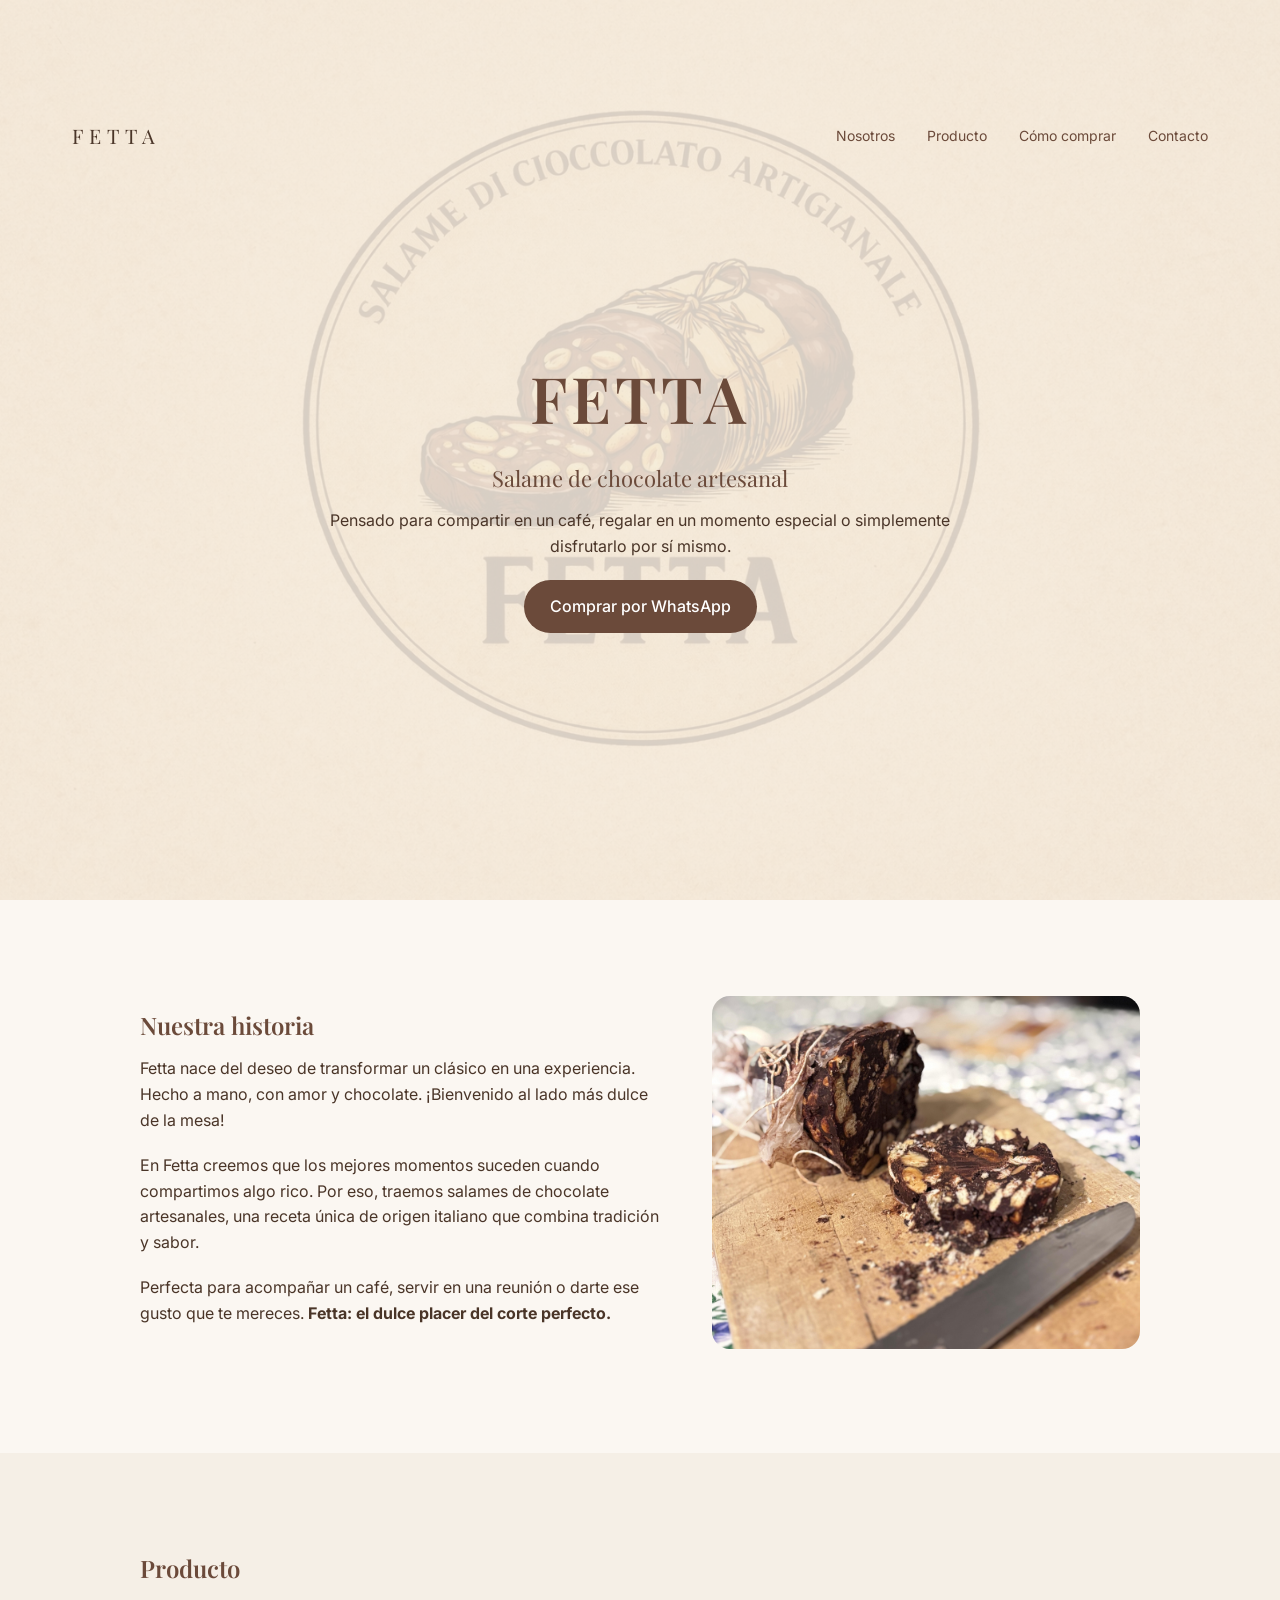
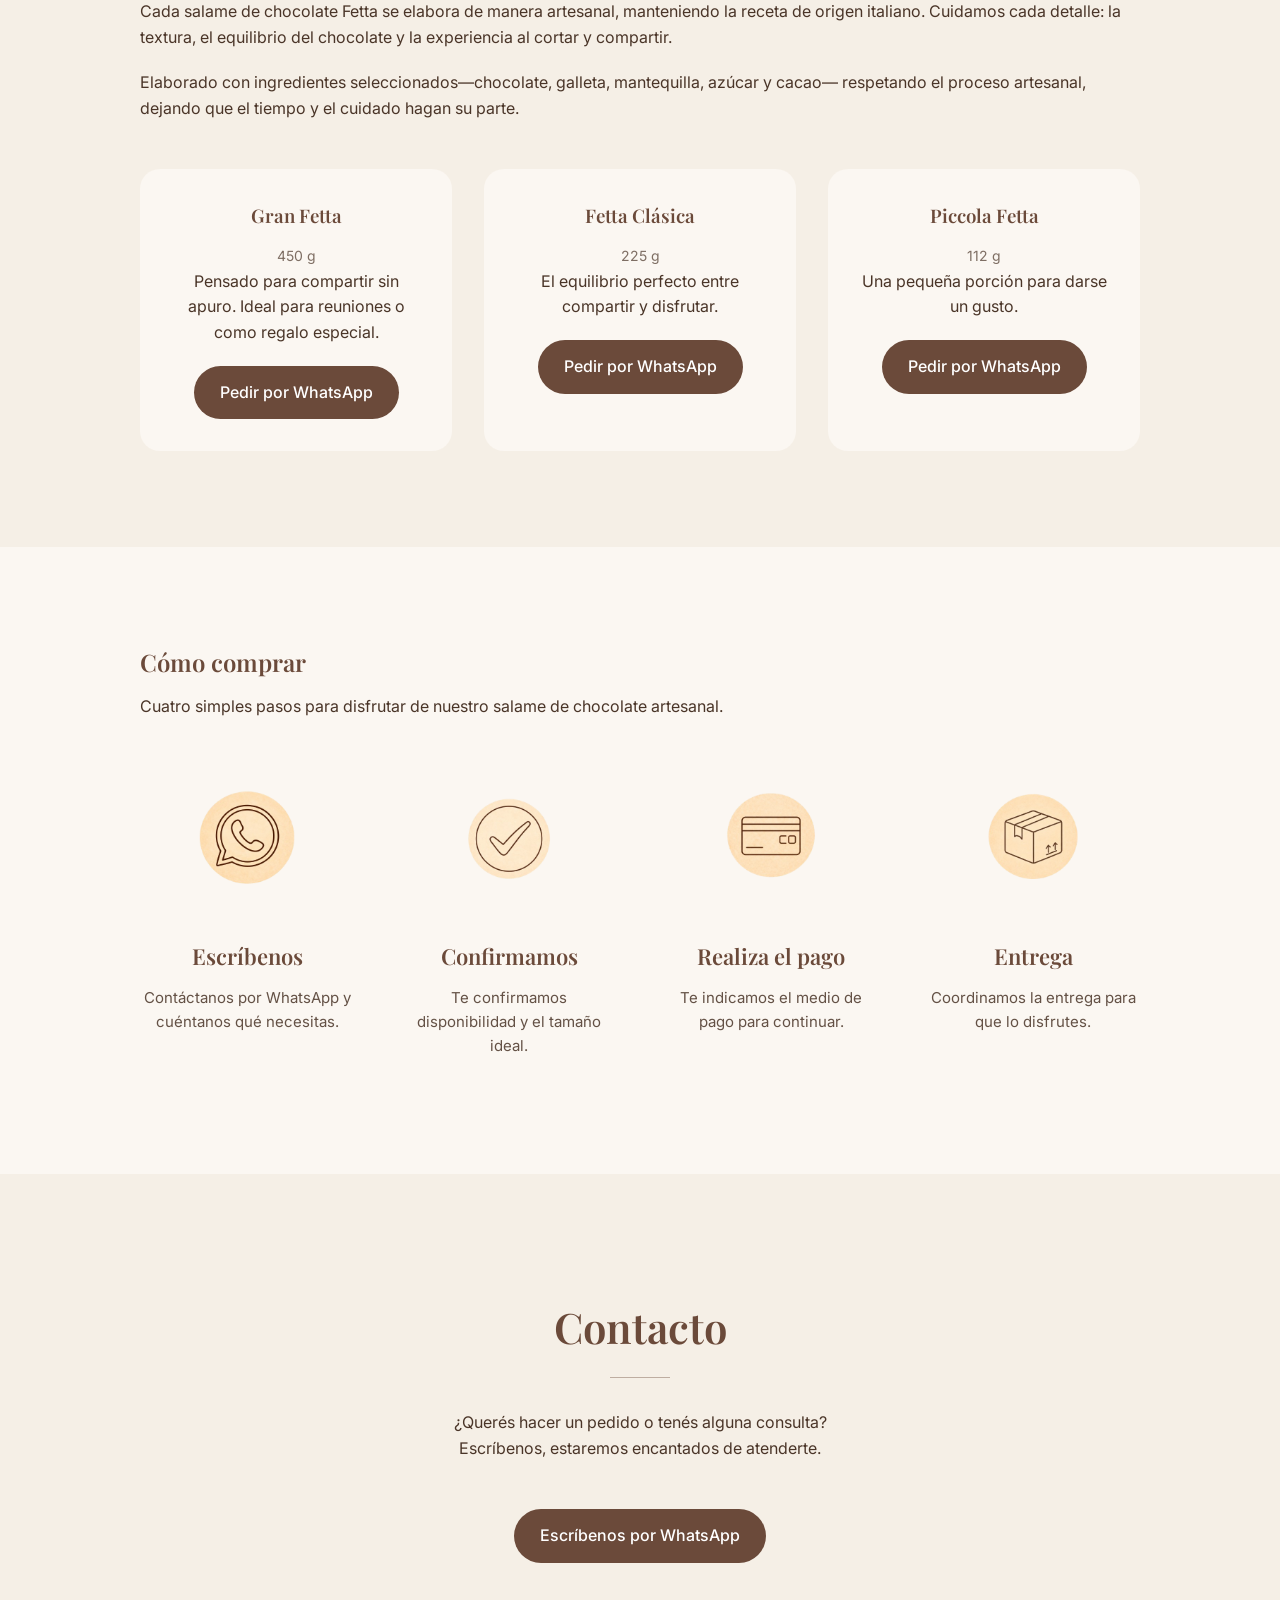
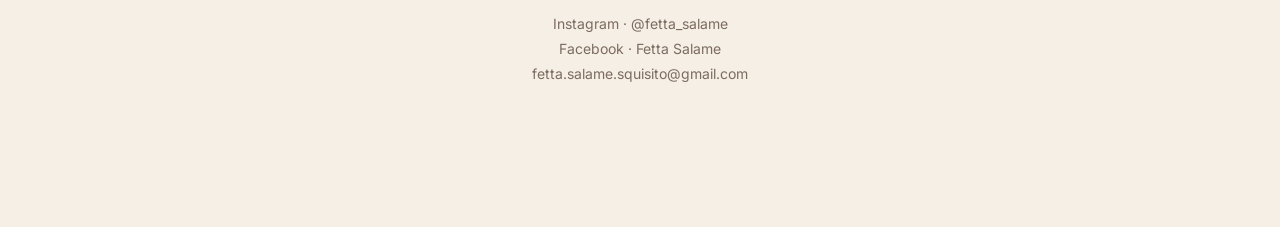
==== index.html @ 309d74e0 "Update index.html" ====
<!doctype html>
<html lang="es">
<head>
  <meta charset="UTF-8" />
  <title>FETTA · Salame de chocolate artesanal</title>

  <!-- SEO BÁSICO -->
  <meta name="description" content="FETTA elabora salames de chocolate artesanales. Pensados para compartir, regalar o disfrutar con un café. Pedido directo por WhatsApp." />
  <meta name="keywords" content="salame de chocolate, chocolate artesanal, fetta, regalos gourmet, café, chocolate italiano" />
  <meta name="author" content="FETTA" />
  <meta name="viewport" content="width=device-width, initial-scale=1.0" />

  <!-- Open Graph -->
  <meta property="og:title" content="FETTA · Salame de chocolate artesanal" />
  <meta property="og:description" content="El dulce placer del corte perfecto. Pedidos por WhatsApp." />
  <meta property="og:type" content="website" /></title>

  <!-- Tipografías -->
  <link href="https://fonts.googleapis.com/css2?family=Playfair+Display:wght@400;600;700&family=Inter:wght@300;400;500&display=swap" rel="stylesheet">

  <style>
    :root{
      --beige:#f5efe6;
      --crema:#fbf7f2;
      --marron:#6b4a3a;
      --marron-oscuro:#4a3528;
    }

    *{box-sizing:border-box}
    body{
      margin:0;
      font-family:Inter, sans-serif;
      color:var(--marron-oscuro);
      background:var(--crema);
      line-height:1.6;
    }

    h1,h2,h3{
      font-family:"Playfair Display", serif;
      font-weight:600;
      margin:0 0 12px;
      color:var(--marron);
    }

    p{margin:0 0 20px}

    a{text-decoration:none;color:inherit}

    .btn{
      display:inline-flex;
      align-items:center;
      justify-content:center;
      padding:14px 26px;
      border-radius:999px;
      background:var(--marron);
      color:#fff;
      font-weight:500;
    }

    /* ---------- HERO ---------- */
    .hero{
      position:relative;
      min-height:100vh;
      background:url("assets/hero.jpg") center/cover no-repeat;
      display:flex;
      flex-direction:column;
    }

    .hero::before{
      content:"";
      position:absolute;
      inset:0;
      background:rgba(245,239,230,.85);
    }

    .hero-header{
      position:relative;
      z-index:2;
      display:flex;
      justify-content:space-between;
      align-items:center;
      padding:24px 48px;
    }

    .logo{
      font-family:"Playfair Display";
      letter-spacing:6px;
      font-size:20px;
    }

    .hero-header nav a{
      margin-left:28px;
      font-size:14px;
      color:var(--marron);
    }

    .hero-content{
      position:relative;
      z-index:2;
      margin:auto;
      text-align:center;
      max-width:720px;
      padding:0 24px;
    }

    .hero-content h1{
      font-size:64px;
      letter-spacing:4px;
    }

    .hero-content h2{
      font-size:22px;
      font-weight:400;
    }

    /* ---------- SECCIONES ---------- */
    section{
      padding:96px 24px;
    }

    .container{
      max-width:1000px;
      margin:auto;
    }

    .bg-crema{background:var(--crema)}
    .bg-beige{background:var(--beige)}
   
    .grid img {
      width: 100%;
      border-radius: 16px;
    }

    /* ---------- PRODUCTOS ---------- */
    .productos{
      display:grid;
      grid-template-columns:repeat(auto-fit,minmax(260px,1fr));
      gap:32px;
      margin-top:48px;
    }

    .card{
      background:var(--crema);
      padding:32px;
      border-radius:20px;
      text-align:center;
    }

    .card span{
      font-size:14px;
      opacity:.7;
    }
    /* ---------- COMO COMPRAR ---------- */
      .como-comprar {
        text-align: center;
      }
      
        .como-comprar .intro {
        max-width: 520px;
        margin: 0 auto 64px;
        opacity: 0.85;
        }
      
        .pasos {
        display: grid;
        grid-template-columns: repeat(4, 1fr);
        gap: 48px;
        margin-top: 64px;
        text-align: center;
        }
      
        .paso img {
        width: 120px;         
        height: 120px;
        object-fit: contain;
        margin-bottom: 28px;

  
        transform: scale(1.8);
        }  
      
      .paso h3 {
        font-size: 22px;
        margin-bottom: 12px;
      }
      
      .paso p {
        font-size: 15px;
        opacity: 0.85;
      }
    /* ---------- RESPONSIVE PASOS ---------- */
@media (max-width: 900px) {
  .pasos {
    grid-template-columns: repeat(2, 1fr);
    gap: 48px;
  }

  .paso img {
    width: 100px;
    height: 100px;
    transform: scale(1.3);
  }
}

@media (max-width: 480px) {
  .pasos {
    grid-template-columns: 1fr;
    gap: 56px;
  }

  .paso img {
    width: 96px;
    height: 96px;
    transform: scale(1.5);
  }
}
        
    /* ---------- CONTACTO ---------- */
.contacto {
  background: var(--beige);
  padding: 120px 24px;
  text-align: center;
}

.contacto h2 {
  font-size: 42px;
  margin-bottom: 16px;
}

.divider {
  display: block;
  width: 60px;
  height: 1px;
  background: var(--marron);
  margin: 0 auto 32px;
  opacity: 0.4;
}

.contacto-texto {
  max-width: 520px;
  margin: 0 auto 48px;
  font-size: 16px;
  color: var(--marron-oscuro);
}

.contacto-info {
  margin-top: 48px;
  font-size: 14px;
  opacity: 0.7;
  line-height: 1.8;
}

/* Estilos para los enlaces de contacto */
.contacto-info a {
  transition: all 0.3s ease;
}

.contacto-info a:hover {
  opacity: 1;
  text-decoration: underline;
  color: var(--marron);
}

/* Mobile */
@media (max-width: 768px) {
  .contacto {
    padding: 80px 24px;
  }

  .contacto h2 {
    font-size: 32px;
  }
}

/* ---------- RESPONSIVE CONTACTO ---------- */
@media (max-width: 480px) {
  .contacto h2 {
    font-size: 36px;
  }

  .contacto-texto {
    font-size: 16px;
  }

  .contacto-links {
    flex-direction: column;
    gap: 12px;
  }

  .separator {
    display: none;
  }
}

    /* ---------- RESPONSIVE ---------- */
    @media(max-width:768px){
      .hero-header nav{display:none}
      .hero-content h1{font-size:44px}
    }
    .historia-grid{
    display:grid;
    grid-template-columns: 1.1fr 0.9fr;
    gap:48px;
    align-items:center;
    }

    .historia-imagen img{
      width:100%;
      height:auto;
      border-radius:18px;
      object-fit:cover;
    }
    @media(max-width:768px){
  .historia-grid{
    grid-template-columns: 1fr;
    gap:32px;
  }

  .historia-imagen img{
    width:100%;
    max-width:100%;
    border-radius:20px;
  }
}
  </style>
</head>

<body>

  <!-- HERO -->
  <section class="hero" id="inicio">
    <header class="hero-header">
      <div class="logo">FETTA</div>
      <nav>
        <a href="#historia">Nosotros</a>
        <a href="#producto">Producto</a>
        <a href="#como-comprar">Cómo comprar</a>
        <a href="#contacto">Contacto</a>
      </nav>
    </header>

    <div class="hero-content">
      <h1>FETTA</h1>
      <h2>Salame de chocolate artesanal</h2>
      <p>Pensado para compartir en un café, regalar en un momento especial o simplemente disfrutarlo por sí mismo.</p>
      <a class="btn" href="https://wa.me/3028428880">Comprar por WhatsApp</a>
    </div>
  </section>

  <!-- HISTORIA -->
  <section class="bg-crema" id="historia">
    <div class="container historia-grid">
    
    <div class="historia-texto">
      <h2>Nuestra historia</h2>

      <p>
        Fetta nace del deseo de transformar un clásico en una experiencia.
        Hecho a mano, con amor y chocolate. ¡Bienvenido al lado más dulce de la mesa!
      </p>

      <p>
        En Fetta creemos que los mejores momentos suceden cuando compartimos algo rico.
        Por eso, traemos salames de chocolate artesanales, una receta única de origen italiano
        que combina tradición y sabor.
      </p>

      <p>
        Perfecta para acompañar un café, servir en una reunión o darte ese gusto que te mereces.
        <strong>Fetta: el dulce placer del corte perfecto.</strong>
      </p>
    </div>

    <div class="historia-imagen">
      <img src="assets/historia.jpg" alt="Salame de chocolate artesanal Fetta">
    </div>
     </div>
  </section>

  <!-- PRODUCTOS -->
  <section class="bg-beige" id="producto">
    <div class="container">
      <h2>Producto</h2>
        <p>
          Cada salame de chocolate Fetta se elabora de manera artesanal,
          manteniendo la receta de origen italiano. Cuidamos cada detalle: 
          la textura, el equilibrio del chocolate y la experiencia al cortar y compartir.
        </p>
        <p>
        Elaborado con ingredientes seleccionados—chocolate, galleta,
        mantequilla, azúcar y cacao— respetando el proceso artesanal,
        dejando que el tiempo y el cuidado hagan su parte.
        </p>

      <div class="productos">
        <div class="card">
          <h3>Gran Fetta</h3>
          <span>450 g</span>
          <p>Pensado para compartir sin apuro. Ideal para reuniones o como regalo especial.</p>
          <a class="btn" href="https://wa.me/3028428880">Pedir por WhatsApp</a>
        </div>

        <div class="card">
          <h3>Fetta Clásica</h3>
          <span>225 g</span>
          <p>El equilibrio perfecto entre compartir y disfrutar.</p>
          <a class="btn" href="https://wa.me/3028428880">Pedir por WhatsApp</a>
        </div>

        <div class="card">
          <h3>Piccola Fetta</h3>
          <span>112 g</span>
          <p>Una pequeña porción para darse un gusto.</p>
          <a class="btn" href="https://wa.me/3028428880">Pedir por WhatsApp</a>
        </div>
      </div>
    </div>
  </section>

  <section class="bg-crema" id="como-comprar">
  <div class="container">
    <h2>Cómo comprar</h2>
    <p>Cuatro simples pasos para disfrutar de nuestro salame de chocolate artesanal.</p>

    <div class="pasos">
      <div class="paso">
        <img src="assets/paso-whatsapp.png" alt="Escríbenos por WhatsApp">
        <h3>Escríbenos</h3>
        <p>Contáctanos por WhatsApp y cuéntanos qué necesitas.</p>
      </div>

      <div class="paso">
        <img src="assets/paso-confirmar.png" alt="Confirmamos disponibilidad">
        <h3>Confirmamos</h3>
        <p>Te confirmamos disponibilidad y el tamaño ideal.</p>
      </div>

      <div class="paso">
        <img src="assets/paso-pago.png" alt="Realiza el pago">
        <h3>Realiza el pago</h3>
        <p>Te indicamos el medio de pago para continuar.</p>
      </div>

      <div class="paso">
        <img src="assets/paso-entrega.png" alt="Entrega">
        <h3>Entrega</h3>
        <p>Coordinamos la entrega para que lo disfrutes.</p>
      </div>
    </div>
  </div>
</section>

  <!-- CONTACTO -->
  <section class="contacto" id="contacto">
  <div class="container">
    <h2>Contacto</h2>
    <span class="divider"></span>

    <p class="contacto-texto">
      ¿Querés hacer un pedido o tenés alguna consulta?
      <br>
      Escríbenos, estaremos encantados de atenderte.
    </p>

    <a class="btn" href="https://wa.me/3028428880" target="_blank">
      Escríbenos por WhatsApp
    </a>

    <p class="contacto-info">
      <a href="https://instagram.com/fetta_salame" target="_blank">Instagram · @fetta_salame</a> <br>
      <a href="https://facebook.com/FettaSalame" target="_blank">Facebook · Fetta Salame</a> <br>
      <a href="mailto:fetta.salame.squisito@gmail.com">fetta.salame.squisito@gmail.com</a>
    </p>
  </div>
</section>
</body>
</html>
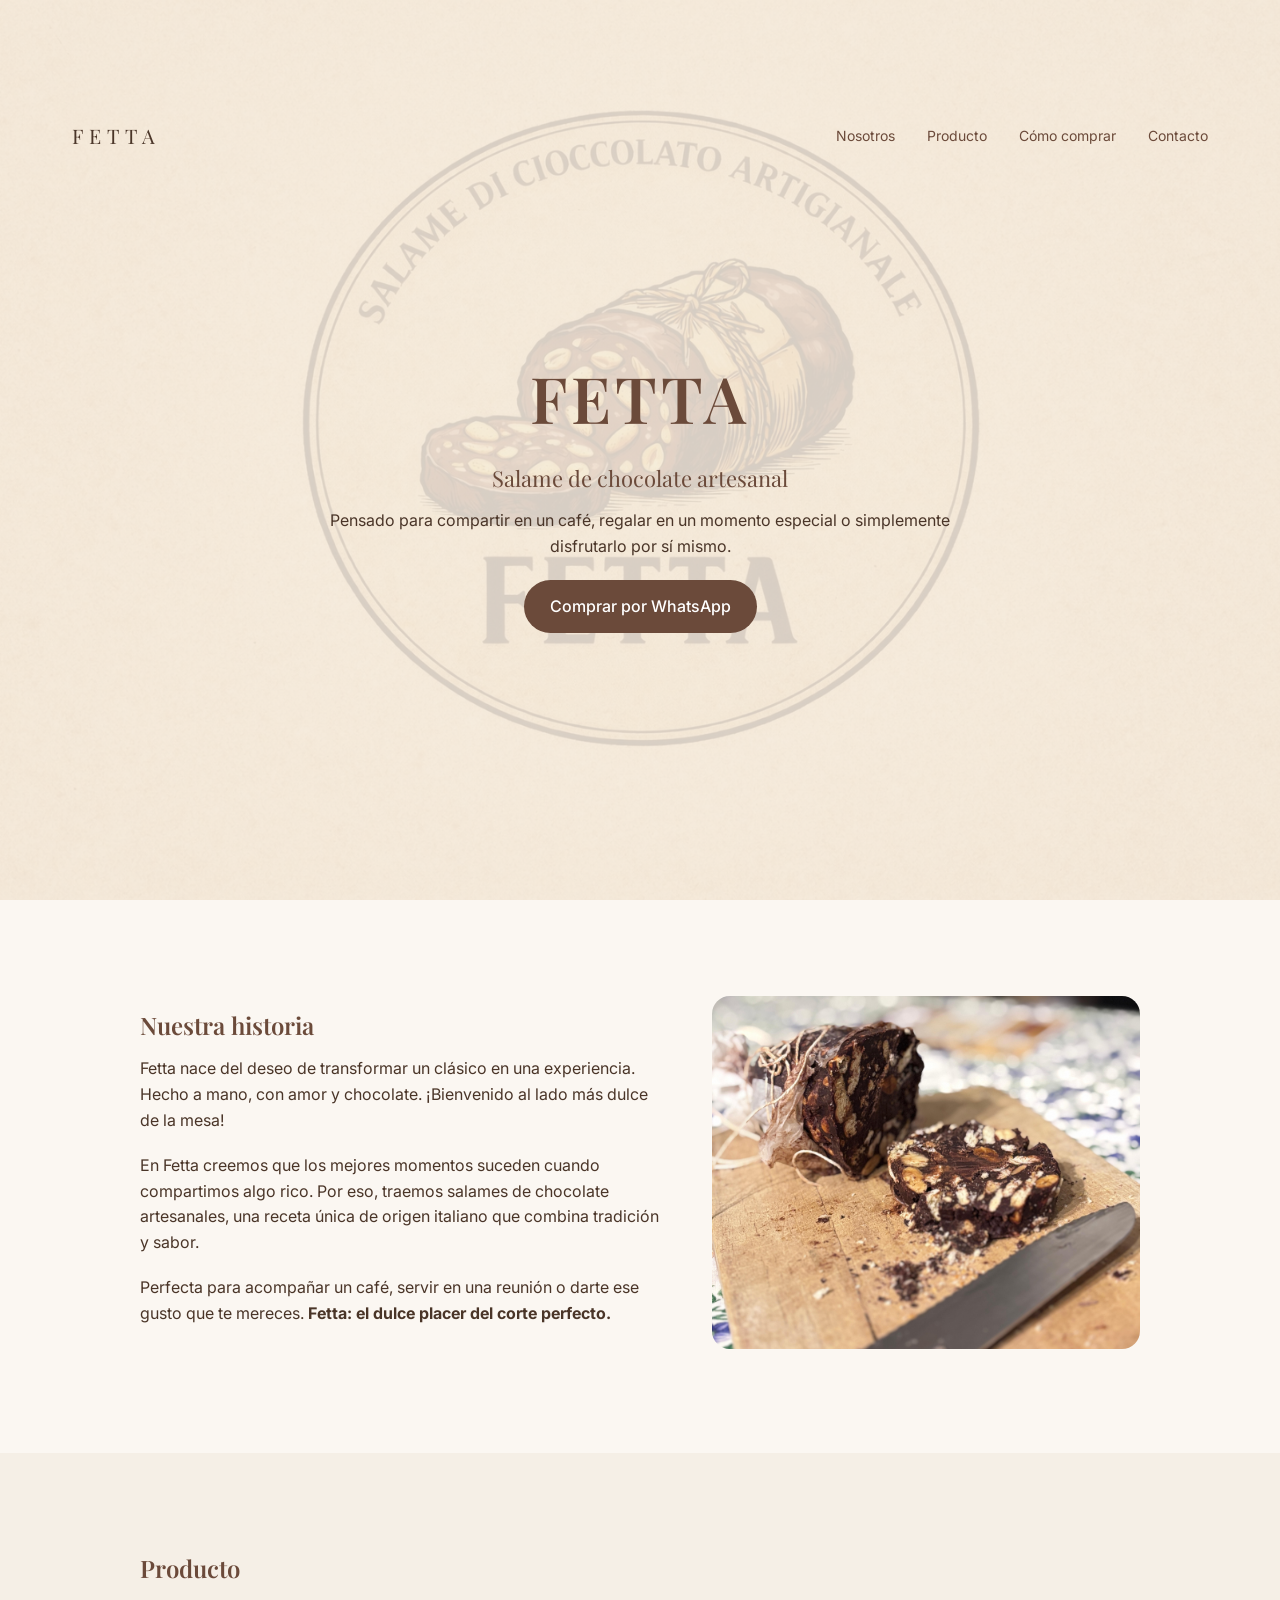
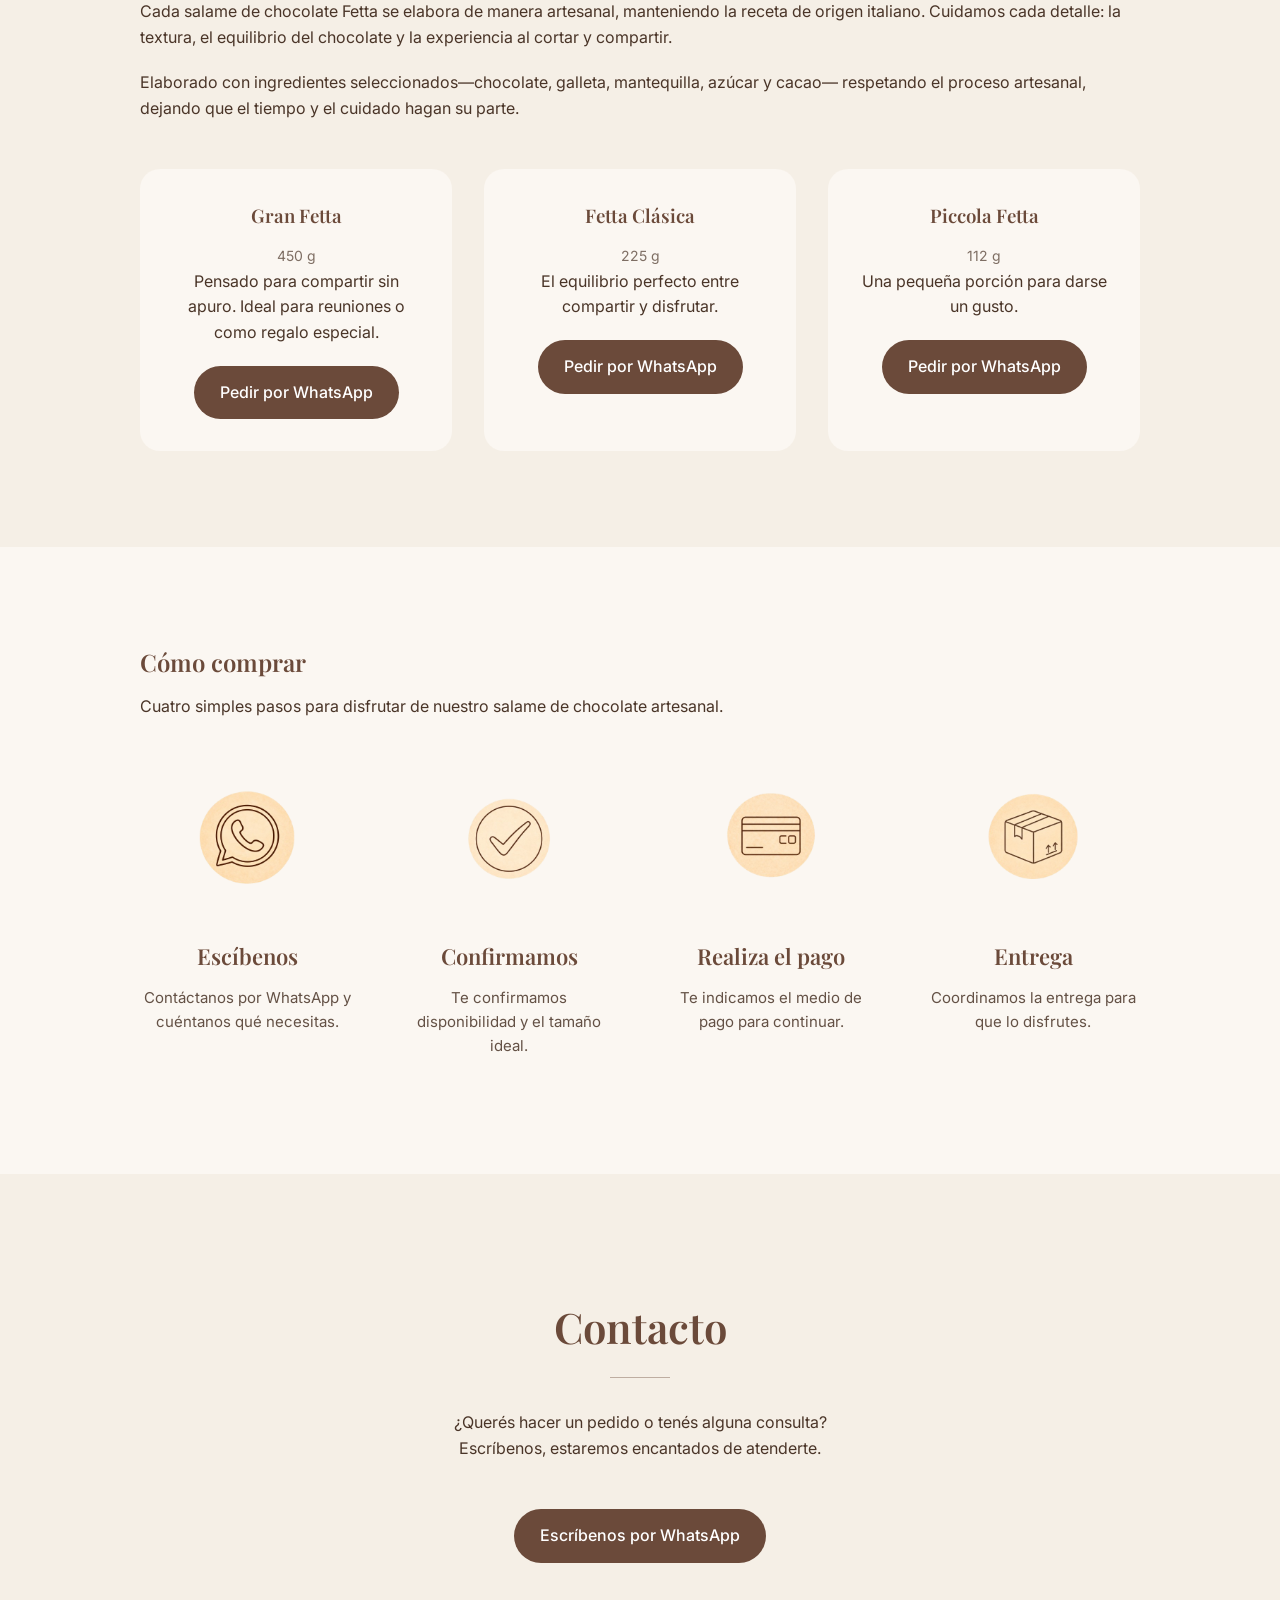
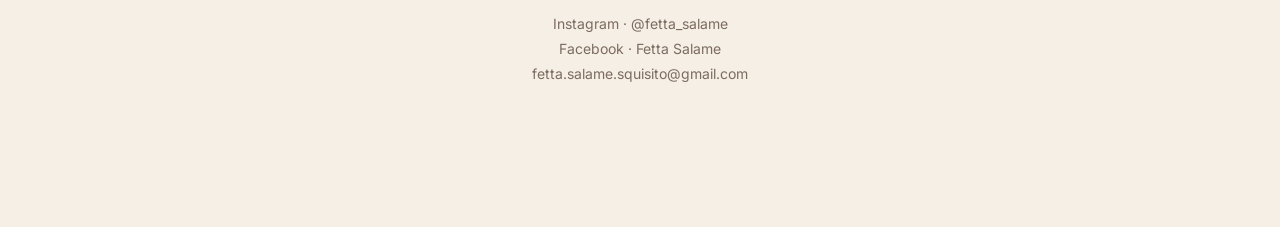
==== commit 8724dbfa: "Update index.html" ====
--- a/index.html
+++ b/index.html
@@ -55,6 +55,12 @@
       background:var(--marron);
       color:#fff;
       font-weight:500;
+      transition:all 0.3s ease;
+    }
+
+    .btn:hover{
+      background:var(--marron-oscuro);
+      transform:translateY(-2px);
     }
 
     /* ---------- HERO ---------- */
@@ -150,158 +156,174 @@
       font-size:14px;
       opacity:.7;
     }
+    
     /* ---------- COMO COMPRAR ---------- */
-      .como-comprar {
-        text-align: center;
-      }
-      
-        .como-comprar .intro {
-        max-width: 520px;
-        margin: 0 auto 64px;
-        opacity: 0.85;
-        }
-      
-        .pasos {
-        display: grid;
-        grid-template-columns: repeat(4, 1fr);
+    .como-comprar {
+      text-align: center;
+    }
+      
+    .como-comprar .intro {
+      max-width: 520px;
+      margin: 0 auto 64px;
+      opacity: 0.85;
+    }
+      
+    .pasos {
+      display: grid;
+      grid-template-columns: repeat(4, 1fr);
+      gap: 48px;
+      margin-top: 64px;
+      text-align: center;
+    }
+      
+    .paso img {
+      width: 120px;         
+      height: 120px;
+      object-fit: contain;
+      margin-bottom: 28px;
+      transform: scale(1.8);
+      transition: all 0.3s ease;
+      cursor: pointer;
+    }  
+    
+    /* Estilo especial para el icono de WhatsApp (primer paso) */
+    .paso:first-child img:hover {
+      transform: scale(2) rotate(5deg);
+    }
+      
+    .paso h3 {
+      font-size: 22px;
+      margin-bottom: 12px;
+    }
+      
+    .paso p {
+      font-size: 15px;
+      opacity: 0.85;
+    }
+    
+    /* ---------- RESPONSIVE PASOS ---------- */
+    @media (max-width: 900px) {
+      .pasos {
+        grid-template-columns: repeat(2, 1fr);
         gap: 48px;
-        margin-top: 64px;
-        text-align: center;
-        }
-      
-        .paso img {
-        width: 120px;         
-        height: 120px;
-        object-fit: contain;
-        margin-bottom: 28px;
-
-  
-        transform: scale(1.8);
-        }  
-      
-      .paso h3 {
-        font-size: 22px;
-        margin-bottom: 12px;
-      }
-      
-      .paso p {
-        font-size: 15px;
-        opacity: 0.85;
-      }
-    /* ---------- RESPONSIVE PASOS ---------- */
-@media (max-width: 900px) {
-  .pasos {
-    grid-template-columns: repeat(2, 1fr);
-    gap: 48px;
-  }
-
-  .paso img {
-    width: 100px;
-    height: 100px;
-    transform: scale(1.3);
-  }
-}
-
-@media (max-width: 480px) {
-  .pasos {
-    grid-template-columns: 1fr;
-    gap: 56px;
-  }
-
-  .paso img {
-    width: 96px;
-    height: 96px;
-    transform: scale(1.5);
-  }
-}
+      }
+
+      .paso img {
+        width: 140px; /* Más grande en tablet */
+        height: 140px; /* Más grande en tablet */
+        transform: scale(2.2); /* Más grande en tablet */
+      }
+      
+      .paso:first-child img:hover {
+        transform: scale(2.4) rotate(5deg); /* Ajuste para hover en tablet */
+      }
+    }
+
+    @media (max-width: 480px) {
+      .pasos {
+        grid-template-columns: 1fr;
+        gap: 56px;
+      }
+
+      .paso img {
+        width: 160px; /* Más grande en móvil */
+        height: 160px; /* Más grande en móvil */
+        transform: scale(2.8); /* Más grande en móvil */
+      }
+      
+      .paso:first-child img:hover {
+        transform: scale(3.0) rotate(5deg); /* Ajuste para hover en móvil */
+      }
+    }
         
     /* ---------- CONTACTO ---------- */
-.contacto {
-  background: var(--beige);
-  padding: 120px 24px;
-  text-align: center;
-}
-
-.contacto h2 {
-  font-size: 42px;
-  margin-bottom: 16px;
-}
-
-.divider {
-  display: block;
-  width: 60px;
-  height: 1px;
-  background: var(--marron);
-  margin: 0 auto 32px;
-  opacity: 0.4;
-}
-
-.contacto-texto {
-  max-width: 520px;
-  margin: 0 auto 48px;
-  font-size: 16px;
-  color: var(--marron-oscuro);
-}
-
-.contacto-info {
-  margin-top: 48px;
-  font-size: 14px;
-  opacity: 0.7;
-  line-height: 1.8;
-}
-
-/* Estilos para los enlaces de contacto */
-.contacto-info a {
-  transition: all 0.3s ease;
-}
-
-.contacto-info a:hover {
-  opacity: 1;
-  text-decoration: underline;
-  color: var(--marron);
-}
-
-/* Mobile */
-@media (max-width: 768px) {
-  .contacto {
-    padding: 80px 24px;
-  }
-
-  .contacto h2 {
-    font-size: 32px;
-  }
-}
-
-/* ---------- RESPONSIVE CONTACTO ---------- */
-@media (max-width: 480px) {
-  .contacto h2 {
-    font-size: 36px;
-  }
-
-  .contacto-texto {
-    font-size: 16px;
-  }
-
-  .contacto-links {
-    flex-direction: column;
-    gap: 12px;
-  }
-
-  .separator {
-    display: none;
-  }
-}
+    .contacto {
+      background: var(--beige);
+      padding: 120px 24px;
+      text-align: center;
+    }
+
+    .contacto h2 {
+      font-size: 42px;
+      margin-bottom: 16px;
+    }
+
+    .divider {
+      display: block;
+      width: 60px;
+      height: 1px;
+      background: var(--marron);
+      margin: 0 auto 32px;
+      opacity: 0.4;
+    }
+
+    .contacto-texto {
+      max-width: 520px;
+      margin: 0 auto 48px;
+      font-size: 16px;
+      color: var(--marron-oscuro);
+    }
+
+    .contacto-info {
+      margin-top: 48px;
+      font-size: 14px;
+      opacity: 0.7;
+      line-height: 1.8;
+    }
+
+    /* Estilos para los enlaces de contacto */
+    .contacto-info a {
+      transition: all 0.3s ease;
+    }
+
+    .contacto-info a:hover {
+      opacity: 1;
+      text-decoration: underline;
+      color: var(--marron);
+    }
+
+    /* Mobile */
+    @media (max-width: 768px) {
+      .contacto {
+        padding: 80px 24px;
+      }
+
+      .contacto h2 {
+        font-size: 32px;
+      }
+    }
+
+    /* ---------- RESPONSIVE CONTACTO ---------- */
+    @media (max-width: 480px) {
+      .contacto h2 {
+        font-size: 36px;
+      }
+
+      .contacto-texto {
+        font-size: 16px;
+      }
+
+      .contacto-links {
+        flex-direction: column;
+        gap: 12px;
+      }
+
+      .separator {
+        display: none;
+      }
+    }
 
     /* ---------- RESPONSIVE ---------- */
     @media(max-width:768px){
       .hero-header nav{display:none}
       .hero-content h1{font-size:44px}
     }
+    
     .historia-grid{
-    display:grid;
-    grid-template-columns: 1.1fr 0.9fr;
-    gap:48px;
-    align-items:center;
+      display:grid;
+      grid-template-columns: 1.1fr 0.9fr;
+      gap:48px;
+      align-items:center;
     }
 
     .historia-imagen img{
@@ -310,18 +332,19 @@
       border-radius:18px;
       object-fit:cover;
     }
+    
     @media(max-width:768px){
-  .historia-grid{
-    grid-template-columns: 1fr;
-    gap:32px;
-  }
-
-  .historia-imagen img{
-    width:100%;
-    max-width:100%;
-    border-radius:20px;
-  }
-}
+      .historia-grid{
+        grid-template-columns: 1fr;
+        gap:32px;
+      }
+
+      .historia-imagen img{
+        width:100%;
+        max-width:100%;
+        border-radius:20px;
+      }
+    }
   </style>
 </head>
 
@@ -420,12 +443,14 @@
   <section class="bg-crema" id="como-comprar">
   <div class="container">
     <h2>Cómo comprar</h2>
-    <p>Cuatro simples pasos para disfrutar de nuestro salame de chocolate artesanal.</p>
+    <p class="intro">Cuatro simples pasos para disfrutar de nuestro salame de chocolate artesanal.</p>
 
     <div class="pasos">
       <div class="paso">
-        <img src="assets/paso-whatsapp.png" alt="Escríbenos por WhatsApp">
-        <h3>Escríbenos</h3>
+        <a href="https://wa.me/3028428880" target="_blank">
+          <img src="assets/paso-whatsapp.png" alt="Escríbenos por WhatsApp">
+        </a>
+        <h3>Escíbenos</h3>
         <p>Contáctanos por WhatsApp y cuéntanos qué necesitas.</p>
       </div>
 
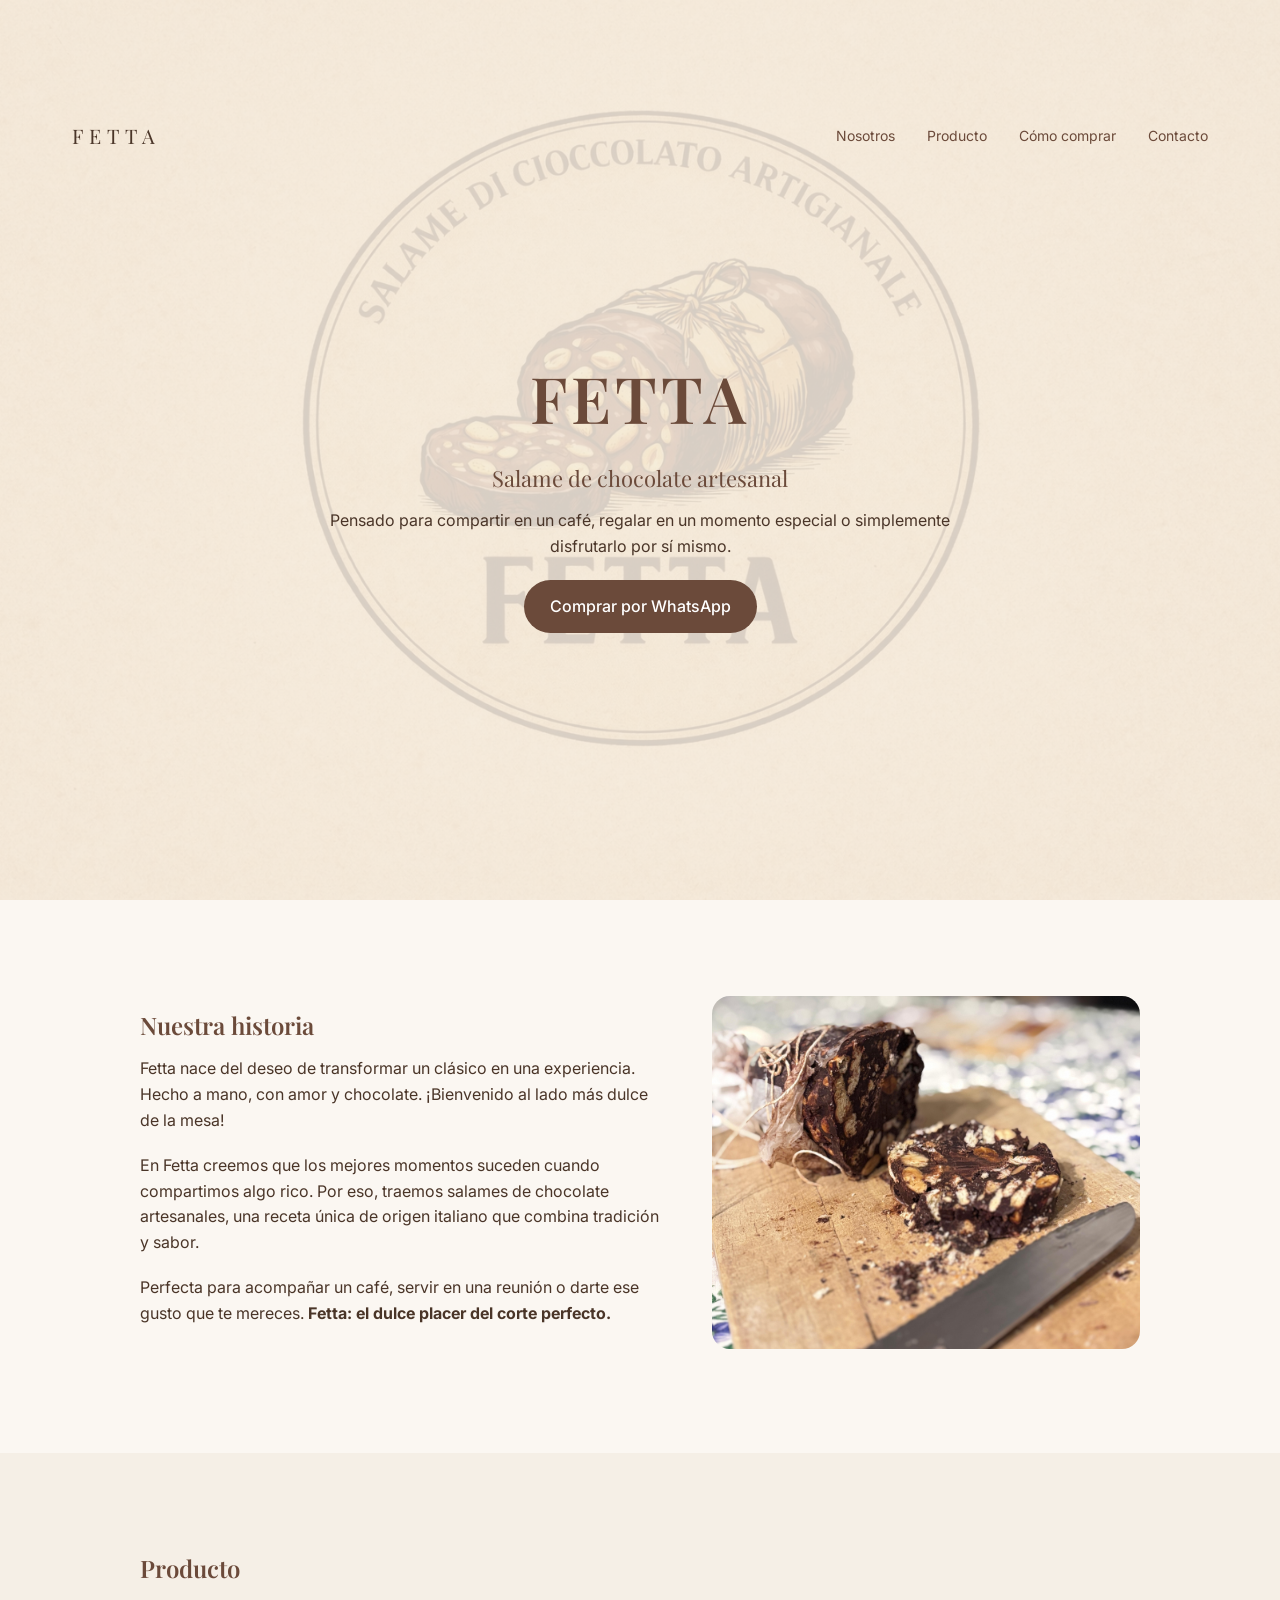
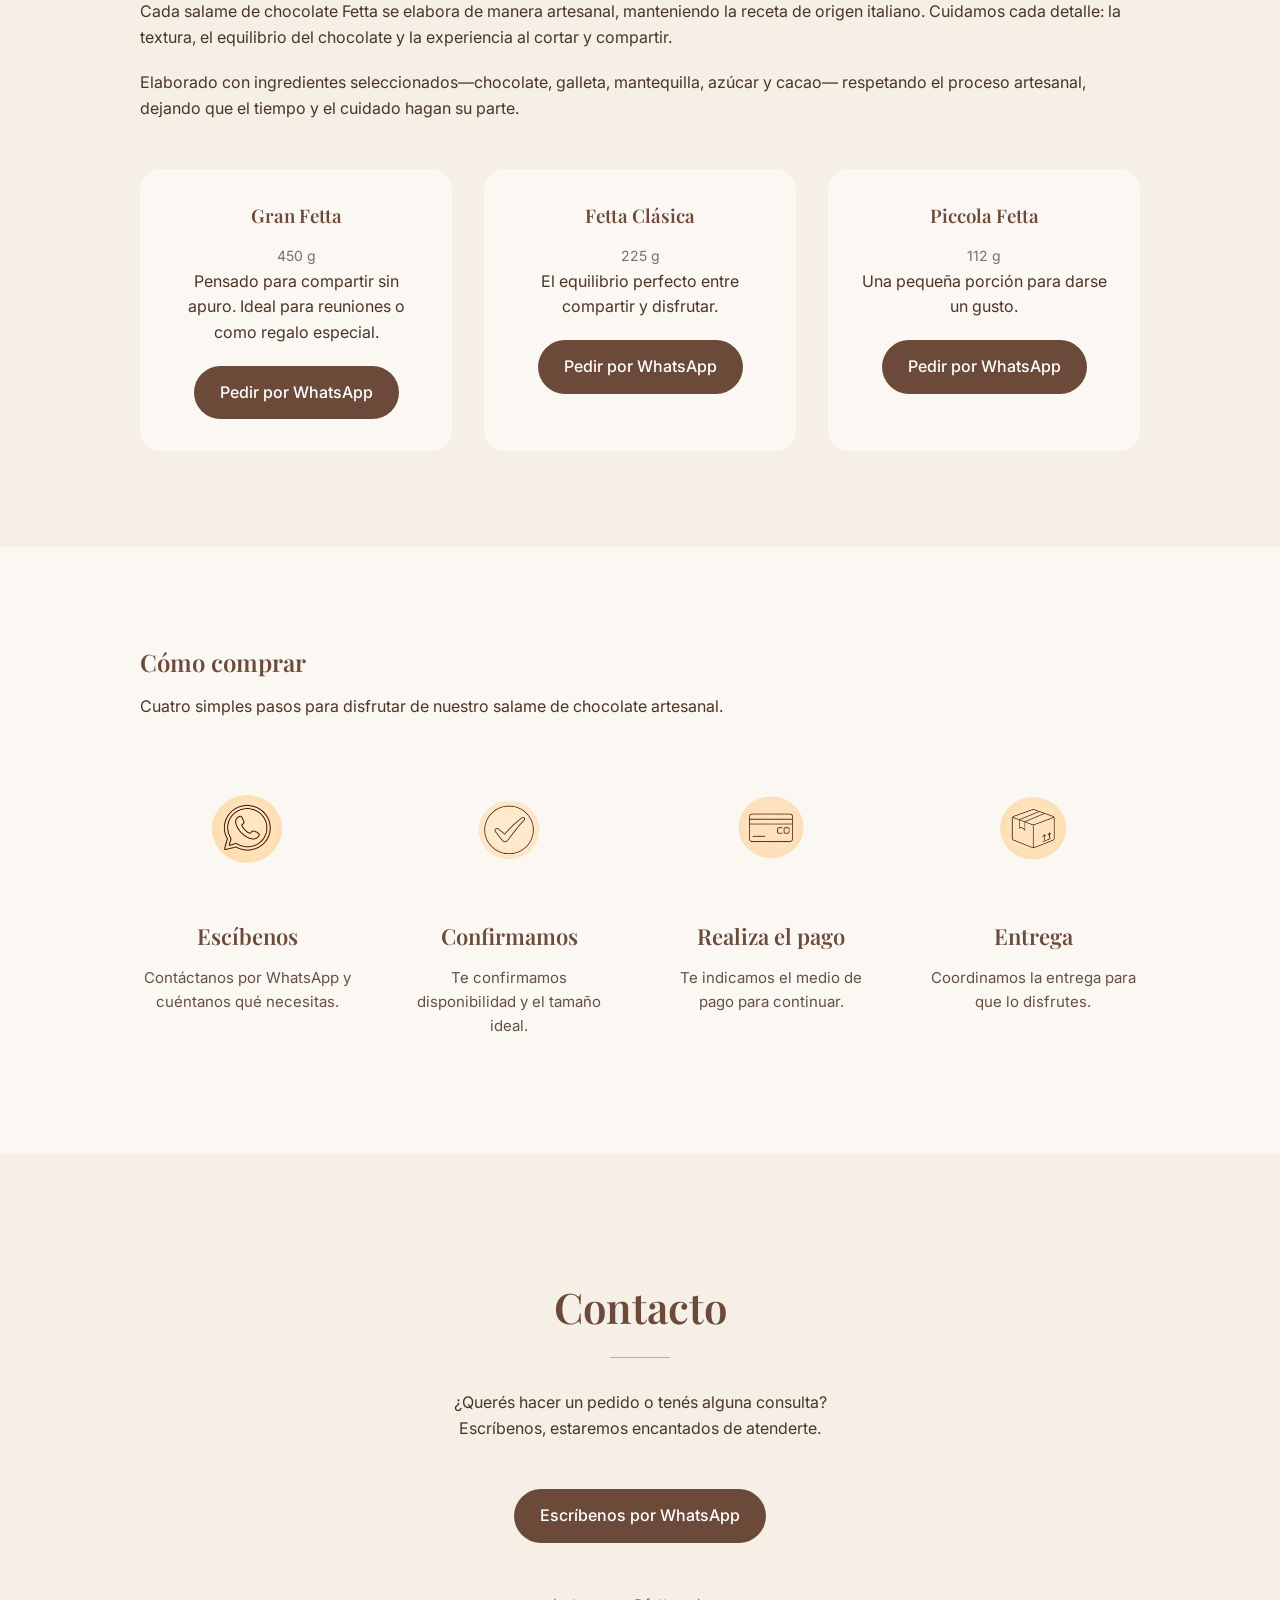
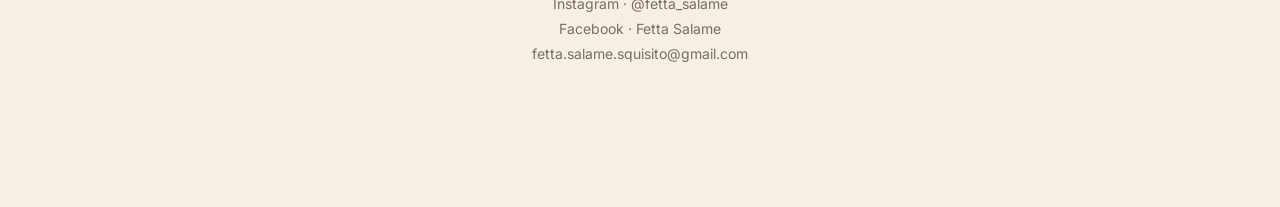
==== commit c1a09104: "Update index.html" ====
--- a/index.html
+++ b/index.html
@@ -177,18 +177,18 @@
     }
       
     .paso img {
-      width: 120px;         
-      height: 120px;
+      width: 100px; /* Reducido de 120px */         
+      height: 100px; /* Reducido de 120px */
       object-fit: contain;
       margin-bottom: 28px;
-      transform: scale(1.8);
+      transform: scale(1.6); /* Reducido de 1.8 */
       transition: all 0.3s ease;
       cursor: pointer;
     }  
     
     /* Estilo especial para el icono de WhatsApp (primer paso) */
     .paso:first-child img:hover {
-      transform: scale(2) rotate(5deg);
+      transform: scale(1.7) rotate(5deg); /* Reducido de 2.0 */
     }
       
     .paso h3 {
@@ -209,13 +209,13 @@
       }
 
       .paso img {
-        width: 140px; /* Más grande en tablet */
-        height: 140px; /* Más grande en tablet */
-        transform: scale(2.2); /* Más grande en tablet */
+        width: 90px; /* Reducido de 140px */
+        height: 90px; /* Reducido de 140px */
+        transform: scale(1.8); /* Reducido de 2.2 */
       }
       
       .paso:first-child img:hover {
-        transform: scale(2.4) rotate(5deg); /* Ajuste para hover en tablet */
+        transform: scale(1.9) rotate(5deg); /* Ajuste para hover en tablet */
       }
     }
 
@@ -226,13 +226,13 @@
       }
 
       .paso img {
-        width: 160px; /* Más grande en móvil */
-        height: 160px; /* Más grande en móvil */
-        transform: scale(2.8); /* Más grande en móvil */
+        width: 80px; /* Reducido de 160px */
+        height: 80px; /* Reducido de 160px */
+        transform: scale(1.8); /* Reducido de 2.8 */
       }
       
       .paso:first-child img:hover {
-        transform: scale(3.0) rotate(5deg); /* Ajuste para hover en móvil */
+        transform: scale(1.9) rotate(5deg); /* Ajuste para hover en móvil */
       }
     }
         
@@ -366,7 +366,7 @@
       <h1>FETTA</h1>
       <h2>Salame de chocolate artesanal</h2>
       <p>Pensado para compartir en un café, regalar en un momento especial o simplemente disfrutarlo por sí mismo.</p>
-      <a class="btn" href="https://wa.me/3028428880">Comprar por WhatsApp</a>
+      <a class="btn" href="https://wa.me/3759468825">Comprar por WhatsApp</a>
     </div>
   </section>
 
@@ -420,21 +420,21 @@
           <h3>Gran Fetta</h3>
           <span>450 g</span>
           <p>Pensado para compartir sin apuro. Ideal para reuniones o como regalo especial.</p>
-          <a class="btn" href="https://wa.me/3028428880">Pedir por WhatsApp</a>
+          <a class="btn" href="https://wa.me/3759468825">Pedir por WhatsApp</a>
         </div>
 
         <div class="card">
           <h3>Fetta Clásica</h3>
           <span>225 g</span>
           <p>El equilibrio perfecto entre compartir y disfrutar.</p>
-          <a class="btn" href="https://wa.me/3028428880">Pedir por WhatsApp</a>
+          <a class="btn" href="https://wa.me/3759468825">Pedir por WhatsApp</a>
         </div>
 
         <div class="card">
           <h3>Piccola Fetta</h3>
           <span>112 g</span>
           <p>Una pequeña porción para darse un gusto.</p>
-          <a class="btn" href="https://wa.me/3028428880">Pedir por WhatsApp</a>
+          <a class="btn" href="https://wa.me/3759468825">Pedir por WhatsApp</a>
         </div>
       </div>
     </div>
@@ -447,7 +447,7 @@
 
     <div class="pasos">
       <div class="paso">
-        <a href="https://wa.me/3028428880" target="_blank">
+        <a href="https://wa.me/3759468825" target="_blank">
           <img src="assets/paso-whatsapp.png" alt="Escríbenos por WhatsApp">
         </a>
         <h3>Escíbenos</h3>
@@ -487,7 +487,7 @@
       Escríbenos, estaremos encantados de atenderte.
     </p>
 
-    <a class="btn" href="https://wa.me/3028428880" target="_blank">
+    <a class="btn" href="https://wa.me/3759468825" target="_blank">
       Escríbenos por WhatsApp
     </a>
 
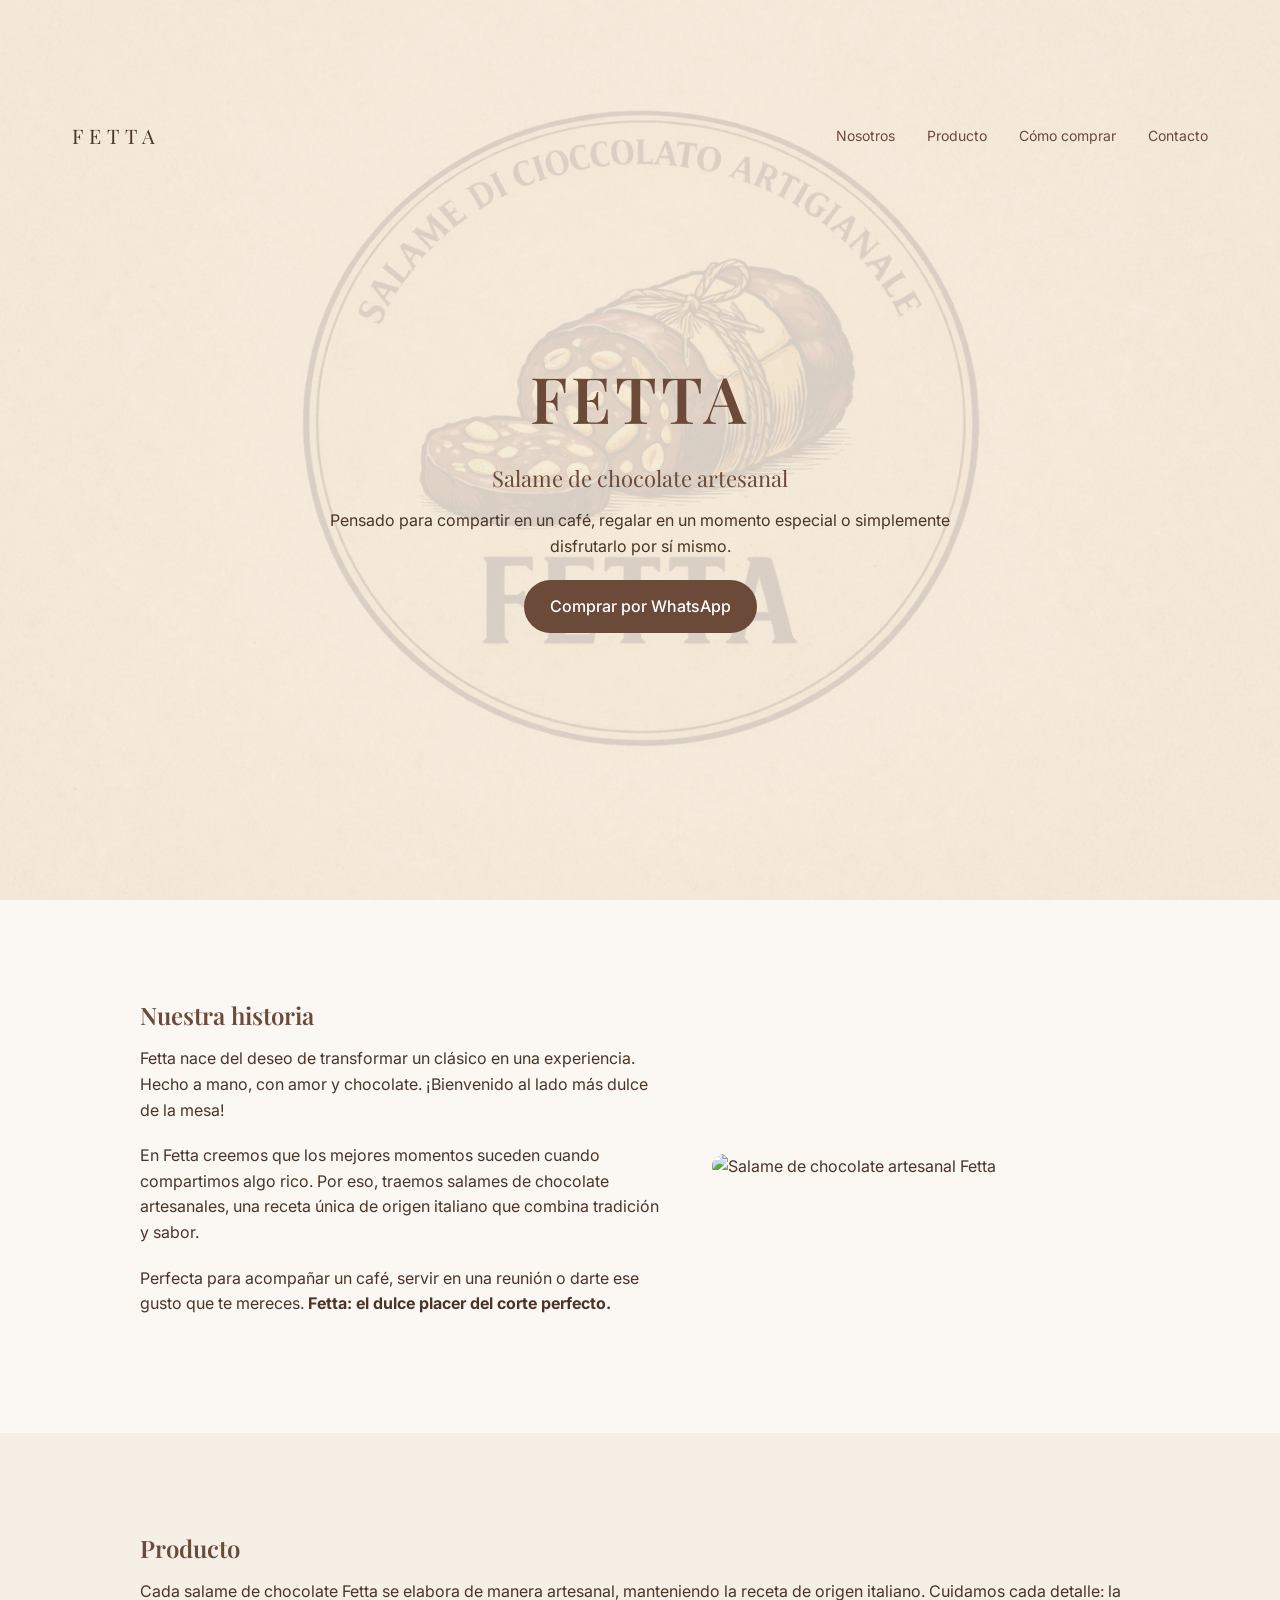
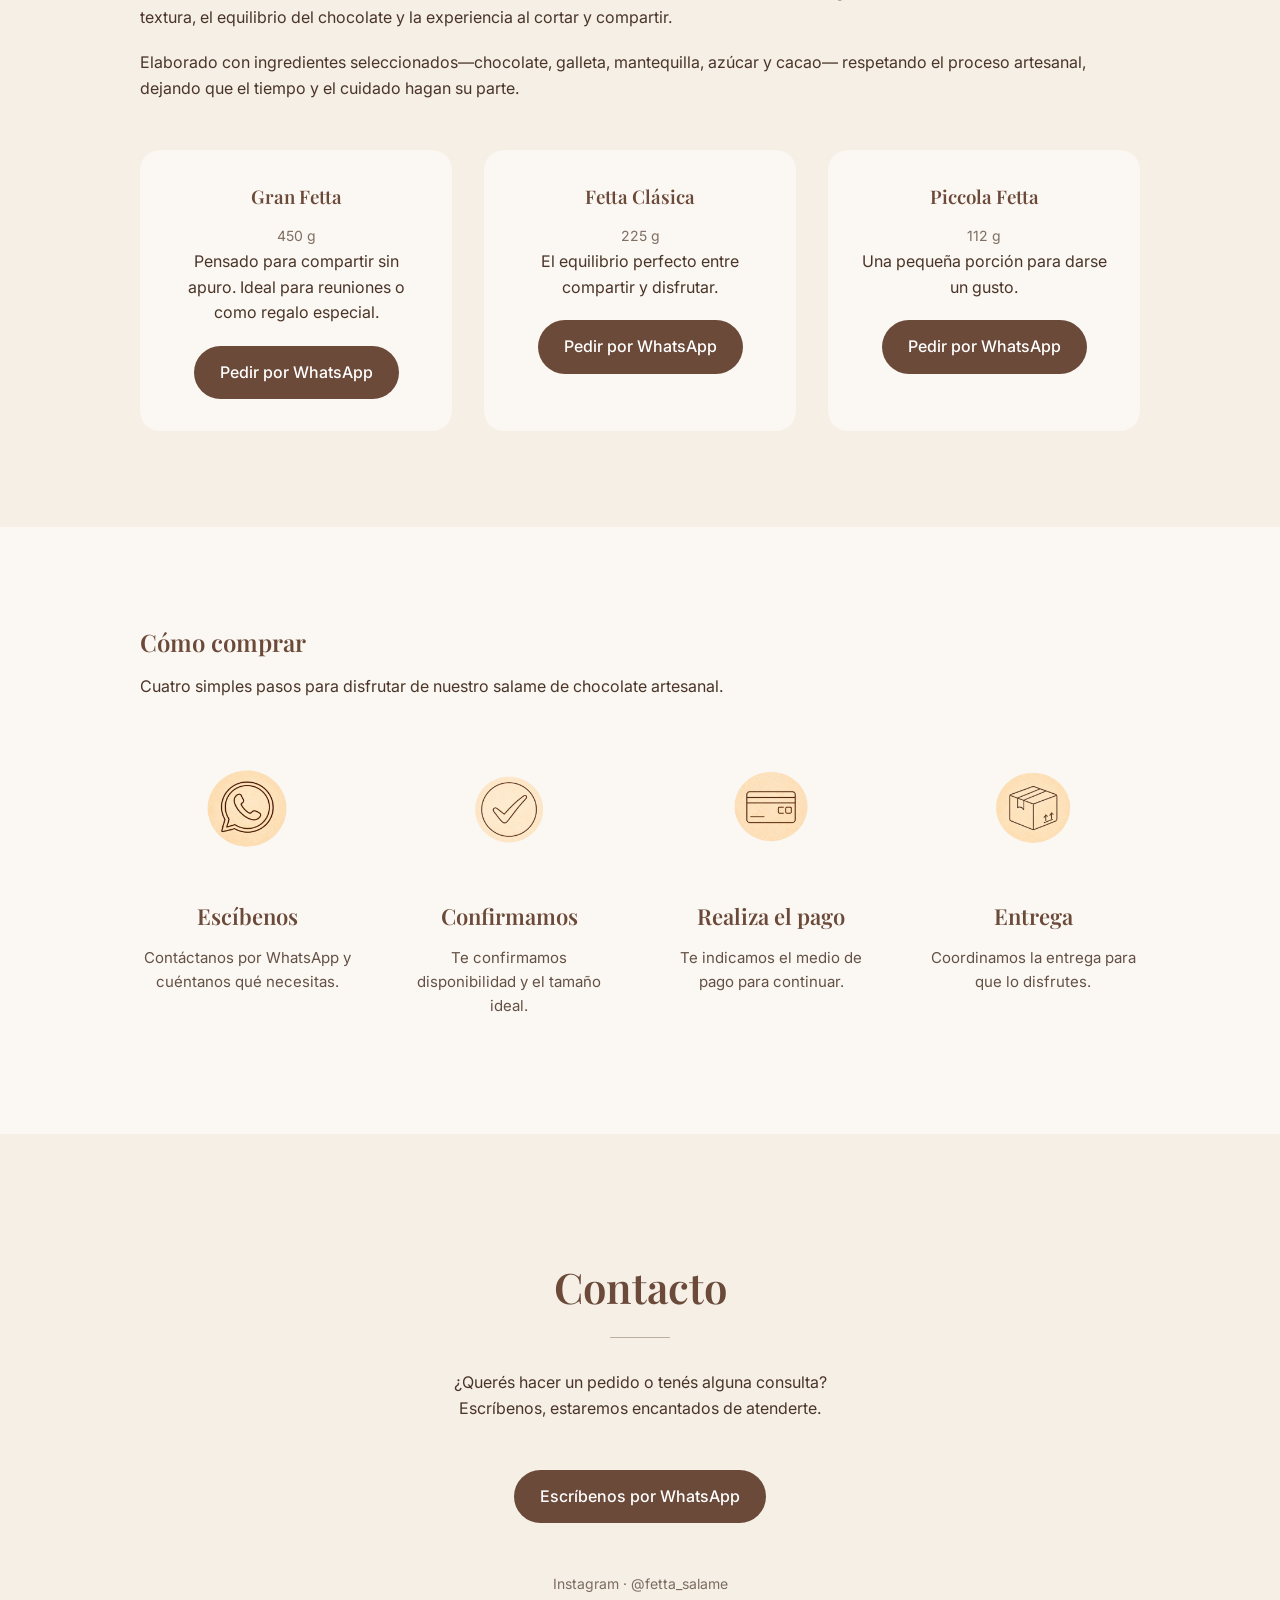
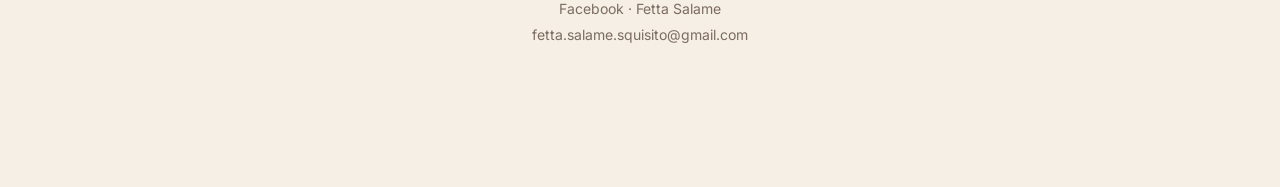
==== commit 3ac573f4: "Update index.html" ====
--- a/index.html
+++ b/index.html
@@ -181,14 +181,14 @@
       height: 100px; /* Reducido de 120px */
       object-fit: contain;
       margin-bottom: 28px;
-      transform: scale(1.6); /* Reducido de 1.8 */
+      transform: scale(1.8); /* Reducido de 1.8 */
       transition: all 0.3s ease;
       cursor: pointer;
     }  
     
     /* Estilo especial para el icono de WhatsApp (primer paso) */
     .paso:first-child img:hover {
-      transform: scale(1.7) rotate(5deg); /* Reducido de 2.0 */
+      transform: scale(1.8) rotate(5deg); /* Reducido de 2.0 */
     }
       
     .paso h3 {
@@ -211,11 +211,11 @@
       .paso img {
         width: 90px; /* Reducido de 140px */
         height: 90px; /* Reducido de 140px */
-        transform: scale(1.8); /* Reducido de 2.2 */
+        transform: scale(2); /* Reducido de 2.2 */
       }
       
       .paso:first-child img:hover {
-        transform: scale(1.9) rotate(5deg); /* Ajuste para hover en tablet */
+        transform: scale(2) rotate(5deg); /* Ajuste para hover en tablet */
       }
     }
 
@@ -228,11 +228,11 @@
       .paso img {
         width: 80px; /* Reducido de 160px */
         height: 80px; /* Reducido de 160px */
-        transform: scale(1.8); /* Reducido de 2.8 */
+        transform: scale(2); /* Reducido de 2.8 */
       }
       
       .paso:first-child img:hover {
-        transform: scale(1.9) rotate(5deg); /* Ajuste para hover en móvil */
+        transform: scale(2) rotate(5deg); /* Ajuste para hover en móvil */
       }
     }
         
@@ -366,7 +366,7 @@
       <h1>FETTA</h1>
       <h2>Salame de chocolate artesanal</h2>
       <p>Pensado para compartir en un café, regalar en un momento especial o simplemente disfrutarlo por sí mismo.</p>
-      <a class="btn" href="https://wa.me/3759468825">Comprar por WhatsApp</a>
+      <a class="btn" href="https://wa.me/393759468825">Comprar por WhatsApp</a>
     </div>
   </section>
 
@@ -395,7 +395,7 @@
     </div>
 
     <div class="historia-imagen">
-      <img src="assets/historia.jpg" alt="Salame de chocolate artesanal Fetta">
+      <img src="assets_historia.jpg" alt="Salame de chocolate artesanal Fetta">
     </div>
      </div>
   </section>
@@ -420,21 +420,21 @@
           <h3>Gran Fetta</h3>
           <span>450 g</span>
           <p>Pensado para compartir sin apuro. Ideal para reuniones o como regalo especial.</p>
-          <a class="btn" href="https://wa.me/3759468825">Pedir por WhatsApp</a>
+          <a class="btn" href="https://wa.me/393759468825">Pedir por WhatsApp</a>
         </div>
 
         <div class="card">
           <h3>Fetta Clásica</h3>
           <span>225 g</span>
           <p>El equilibrio perfecto entre compartir y disfrutar.</p>
-          <a class="btn" href="https://wa.me/3759468825">Pedir por WhatsApp</a>
+          <a class="btn" href="https://wa.me/393759468825">Pedir por WhatsApp</a>
         </div>
 
         <div class="card">
           <h3>Piccola Fetta</h3>
           <span>112 g</span>
           <p>Una pequeña porción para darse un gusto.</p>
-          <a class="btn" href="https://wa.me/3759468825">Pedir por WhatsApp</a>
+          <a class="btn" href="https://wa.me/393759468825">Pedir por WhatsApp</a>
         </div>
       </div>
     </div>
@@ -447,7 +447,7 @@
 
     <div class="pasos">
       <div class="paso">
-        <a href="https://wa.me/3759468825" target="_blank">
+        <a href="https://wa.me/393759468825" target="_blank">
           <img src="assets/paso-whatsapp.png" alt="Escríbenos por WhatsApp">
         </a>
         <h3>Escíbenos</h3>
@@ -487,7 +487,7 @@
       Escríbenos, estaremos encantados de atenderte.
     </p>
 
-    <a class="btn" href="https://wa.me/3759468825" target="_blank">
+    <a class="btn" href="https://wa.me/393759468825" target="_blank">
       Escríbenos por WhatsApp
     </a>
 
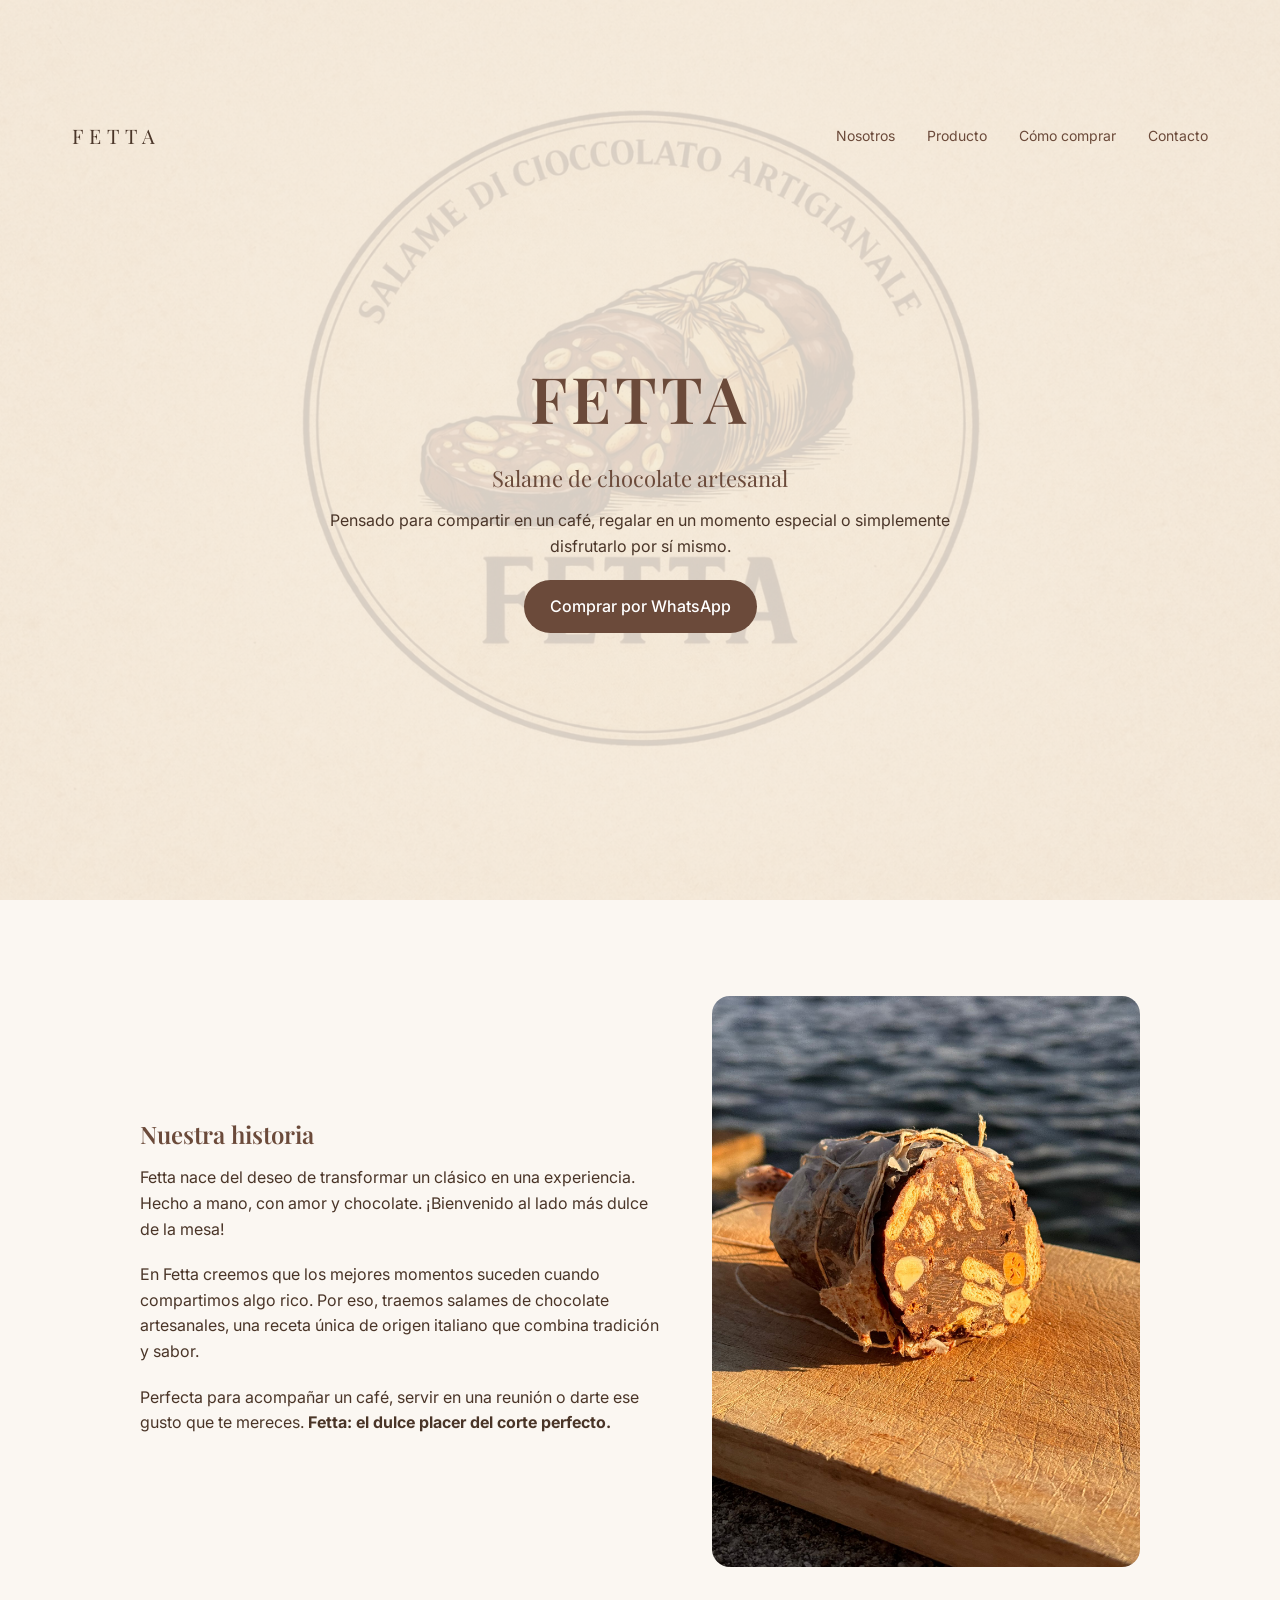
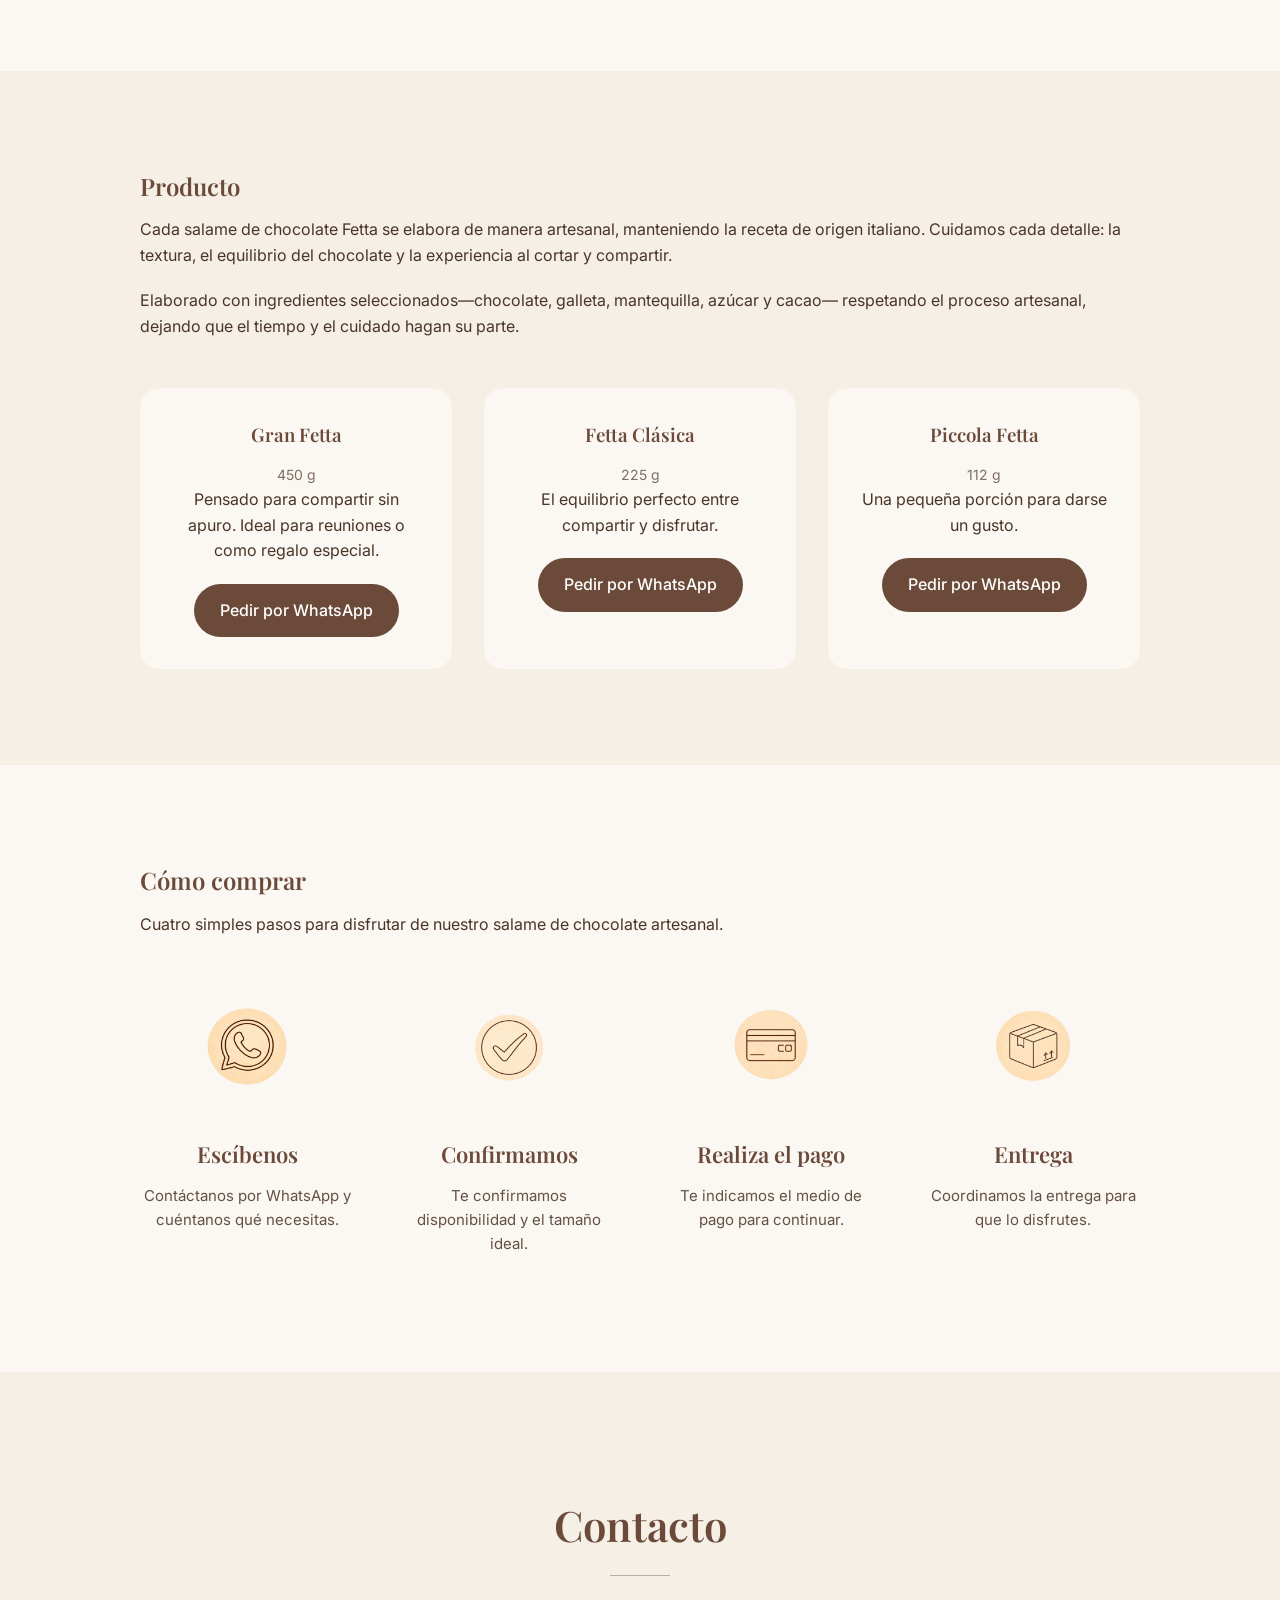
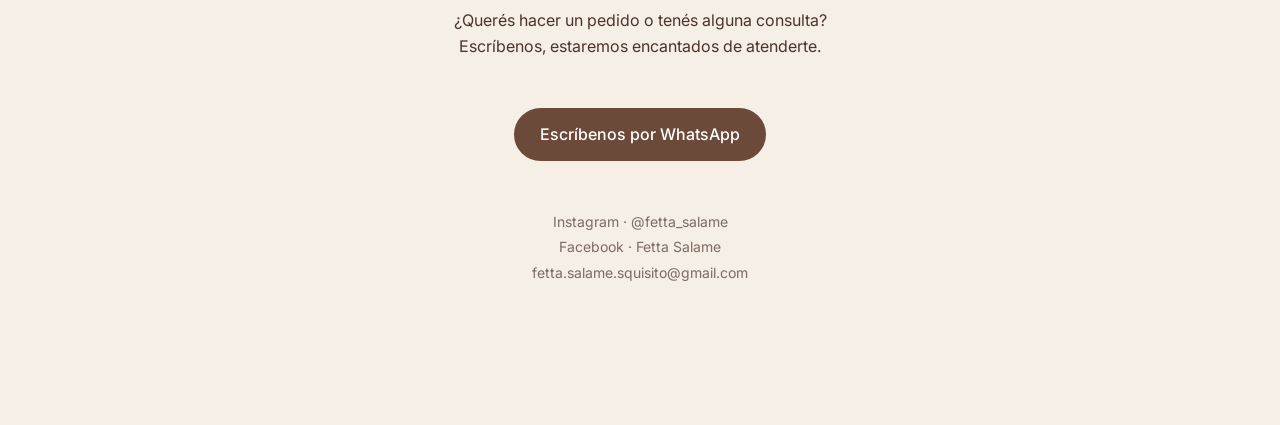
==== commit ddc92041: "Update index.html" ====
--- a/index.html
+++ b/index.html
@@ -395,7 +395,7 @@
     </div>
 
     <div class="historia-imagen">
-      <img src="assets_historia.jpg" alt="Salame de chocolate artesanal Fetta">
+      <img src="assets/assets_historia.jpg" alt="Salame de chocolate artesanal Fetta">
     </div>
      </div>
   </section>
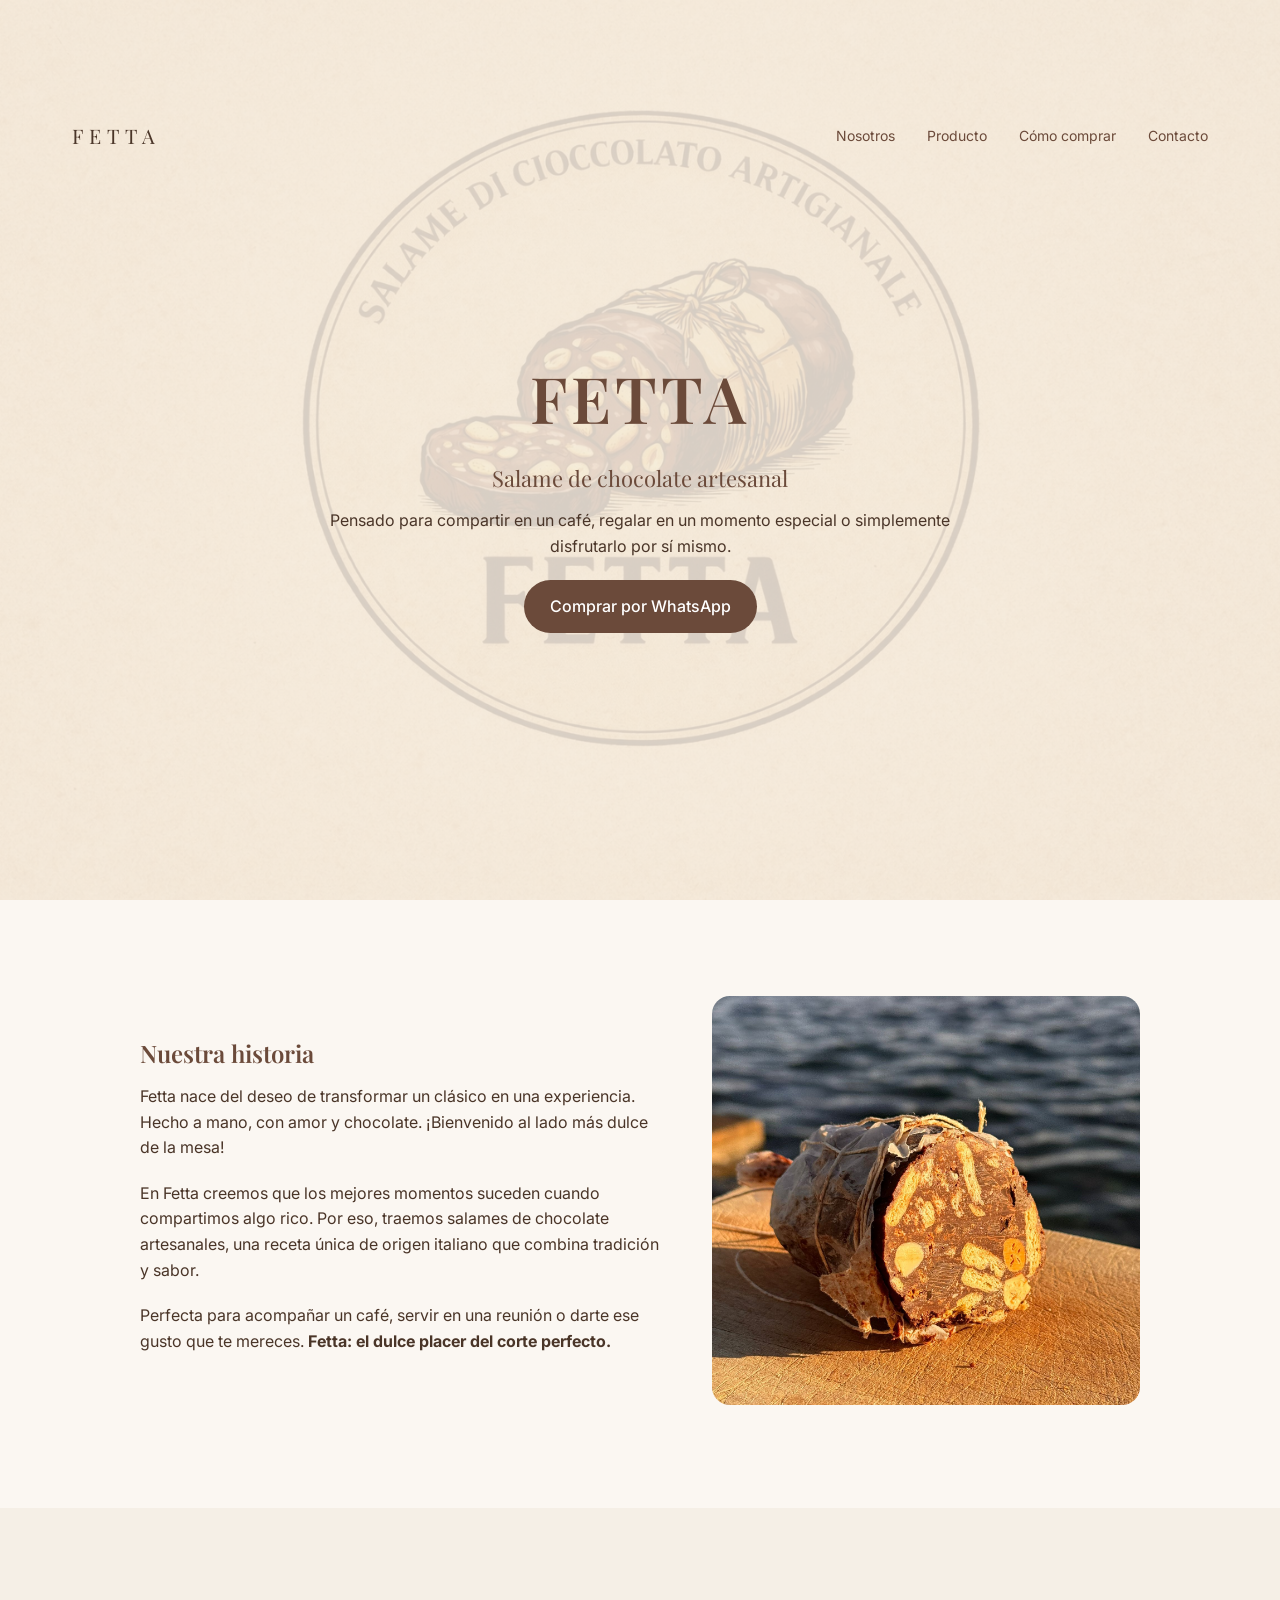
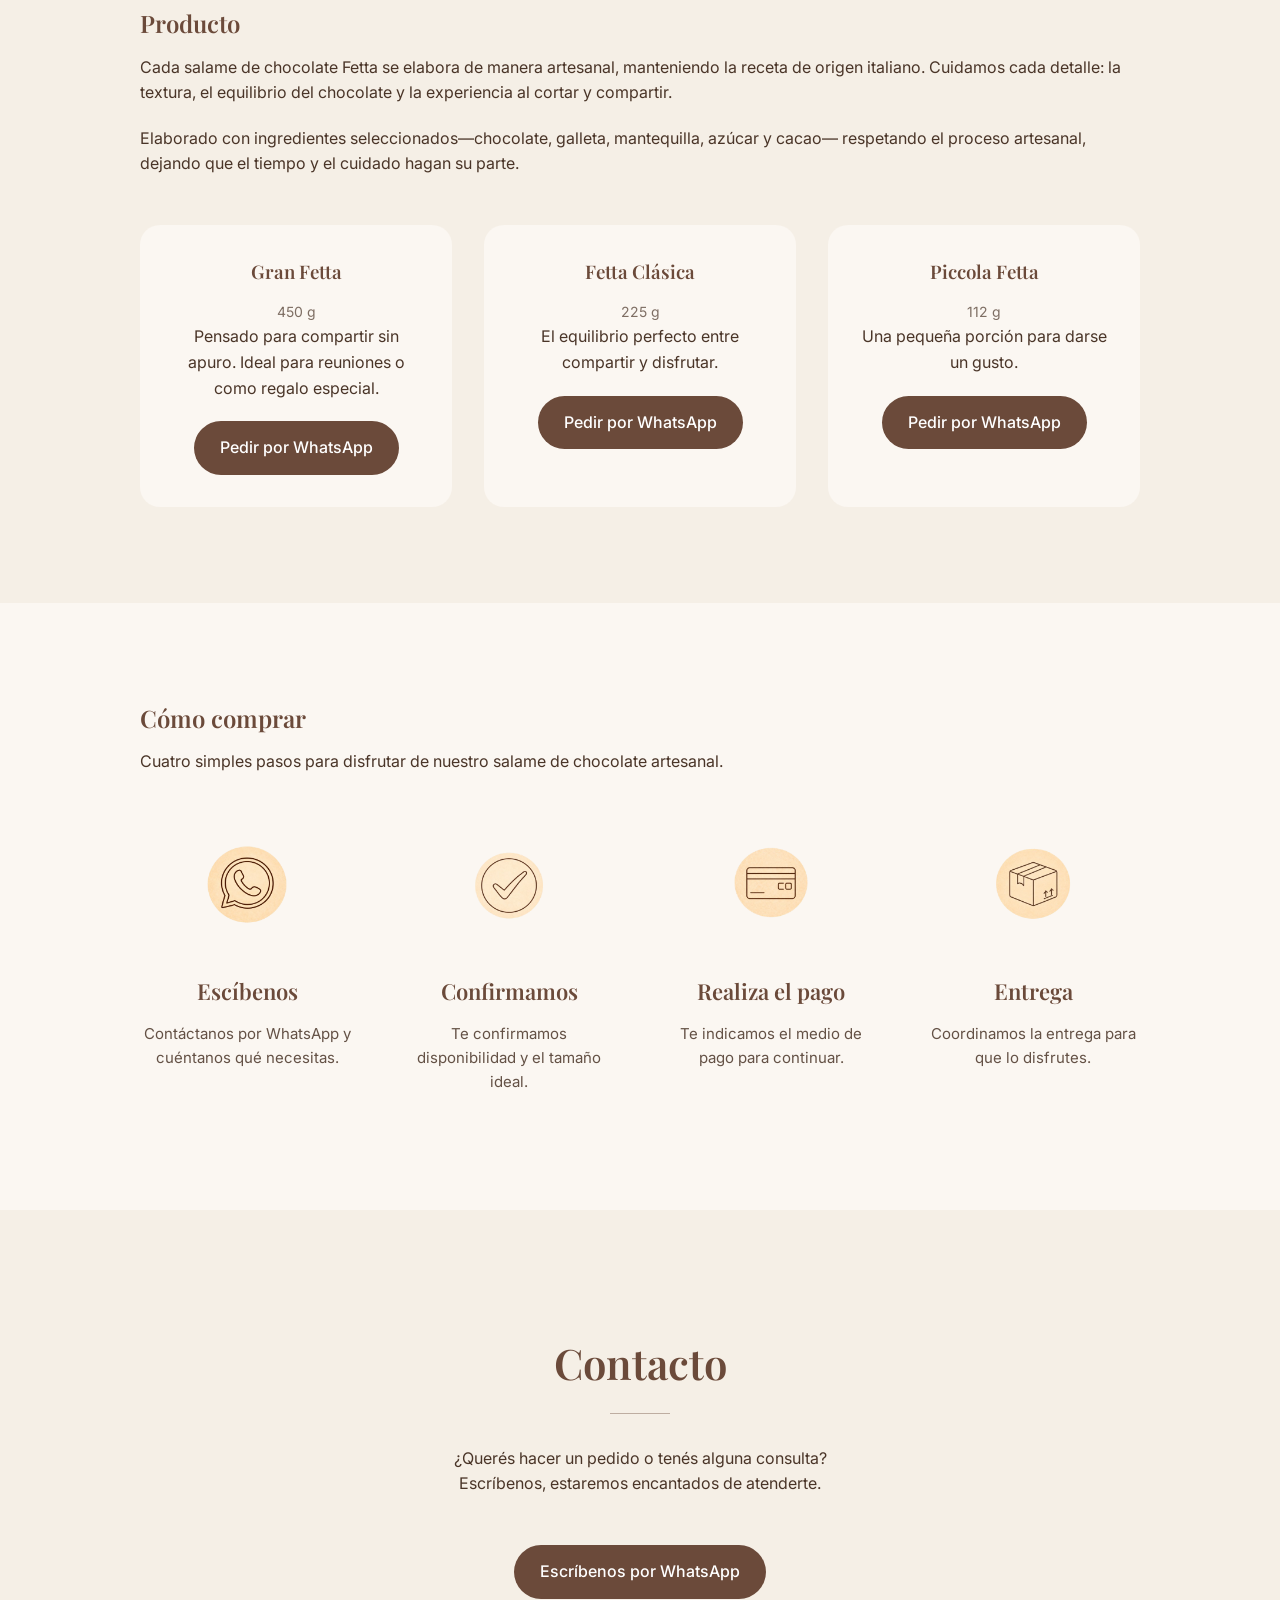
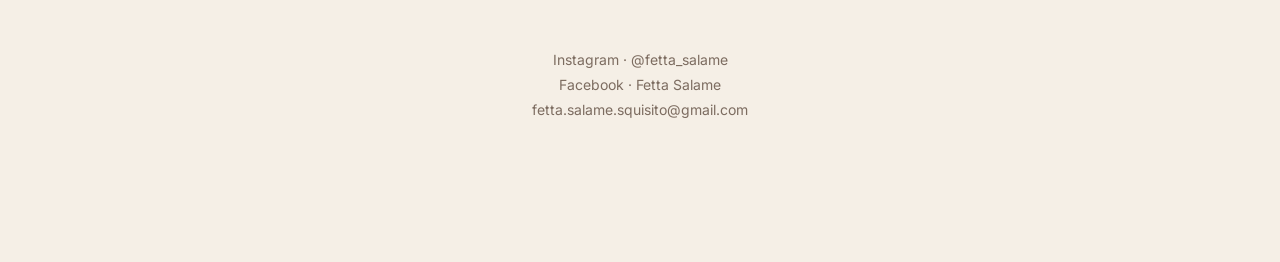
==== commit 03d71db6: "Update index.html" ====
--- a/index.html
+++ b/index.html
@@ -2,21 +2,82 @@
 <html lang="es">
 <head>
   <meta charset="UTF-8" />
-  <title>FETTA · Salame de chocolate artesanal</title>
+  
+  <!--TÍTULO OPTIMIZADO -->
+  <title>Salame de Chocolate Artesanal FETTA | Postre Original que parece Salame Real</title>
 
   <!-- SEO BÁSICO -->
-  <meta name="description" content="FETTA elabora salames de chocolate artesanales. Pensados para compartir, regalar o disfrutar con un café. Pedido directo por WhatsApp." />
+  <!--META DESCRIPTION-->
+  <meta name="description" content="¡No es salame, es chocolate! Postre artesanal único que sorprende. Elaborado con chocolate premium italiano. Perfecto para regalar o disfrutar con café. Pedidos por WhatsApp." />
+  
   <meta name="keywords" content="salame de chocolate, chocolate artesanal, fetta, regalos gourmet, café, chocolate italiano" />
   <meta name="author" content="FETTA" />
   <meta name="viewport" content="width=device-width, initial-scale=1.0" />
 
   <!-- Open Graph -->
-  <meta property="og:title" content="FETTA · Salame de chocolate artesanal" />
-  <meta property="og:description" content="El dulce placer del corte perfecto. Pedidos por WhatsApp." />
-  <meta property="og:type" content="website" /></title>
-
+  <meta property="og:title" content="Salame de Chocolate Artesanal FETTA | Postre Original" />
+  <meta property="og:description" content="¡No es salame, es chocolate! Postre artesanal único que sorprende. Elaborado con chocolate premium italiano." />
+  <meta property="og:type" content="website" />
+  
   <!-- Tipografías -->
   <link href="https://fonts.googleapis.com/css2?family=Playfair+Display:wght@400;600;700&family=Inter:wght@300;400;500&display=swap" rel="stylesheet">
+
+  <!-- Schema Markup Producto Alimenticio -->
+<script type="application/ld+json">
+{
+  "@context": "https://schema.org",
+  "@type": "Product",
+  "name": "Salame de Chocolate Artesanal FETTA",
+  "description": "Postre en forma de salame elaborado artesanalmente con chocolate premium de origen italiano. ¡No es salame, es chocolate!",
+  "image": [
+    "https://fettasalamesquisito.github.io/Fetta-Salame/assets/hero.jpg",
+    "https://fettasalamesquisito.github.io/Fetta-Salame/assets/assets_historia.jpg"
+  ],
+  "brand": {
+    "@type": "Brand",
+    "name": "FETTA"
+  },
+  "offers": {
+    "@type": "AggregateOffer",
+    "url": "https://fettasalamesquisito.github.io/Fetta-Salame/",
+    "priceCurrency": "COP",
+    "lowPrice": "20000",
+    "highPrice": "50000",
+    "availability": "https://schema.org/InStock",
+    "seller": {
+      "@type": "Organization",
+      "name": "FETTA"
+    }
+  },
+  "aggregateRating": {
+    "@type": "AggregateRating",
+    "ratingValue": "4.8",
+    "reviewCount": "24"
+  }
+}
+</script>
+
+<!-- Schema Markup Organización -->
+<script type="application/ld+json">
+{
+  "@context": "https://schema.org",
+  "@type": "Organization",
+  "name": "FETTA Salame de Chocolate",
+  "url": "https://fettasalamesquisito.github.io/Fetta-Salame/",
+  "logo": "https://fettasalamesquisito.github.io/Fetta-Salame/assets/hero.jpg",
+  "contactPoint": {
+    "@type": "ContactPoint",
+    "telephone": "",---------------------------------------------------------------------telefono colombia 
+    "contactType": "Customer Service",
+    "areaServed": "CO",
+    "availableLanguage": ["Spanish"]
+  },
+  "sameAs": [
+    "https://instagram.com/fetta_salame",
+    "https://facebook.com/FettaSalame"
+  ]
+}
+</script>
 
   <style>
     :root{
